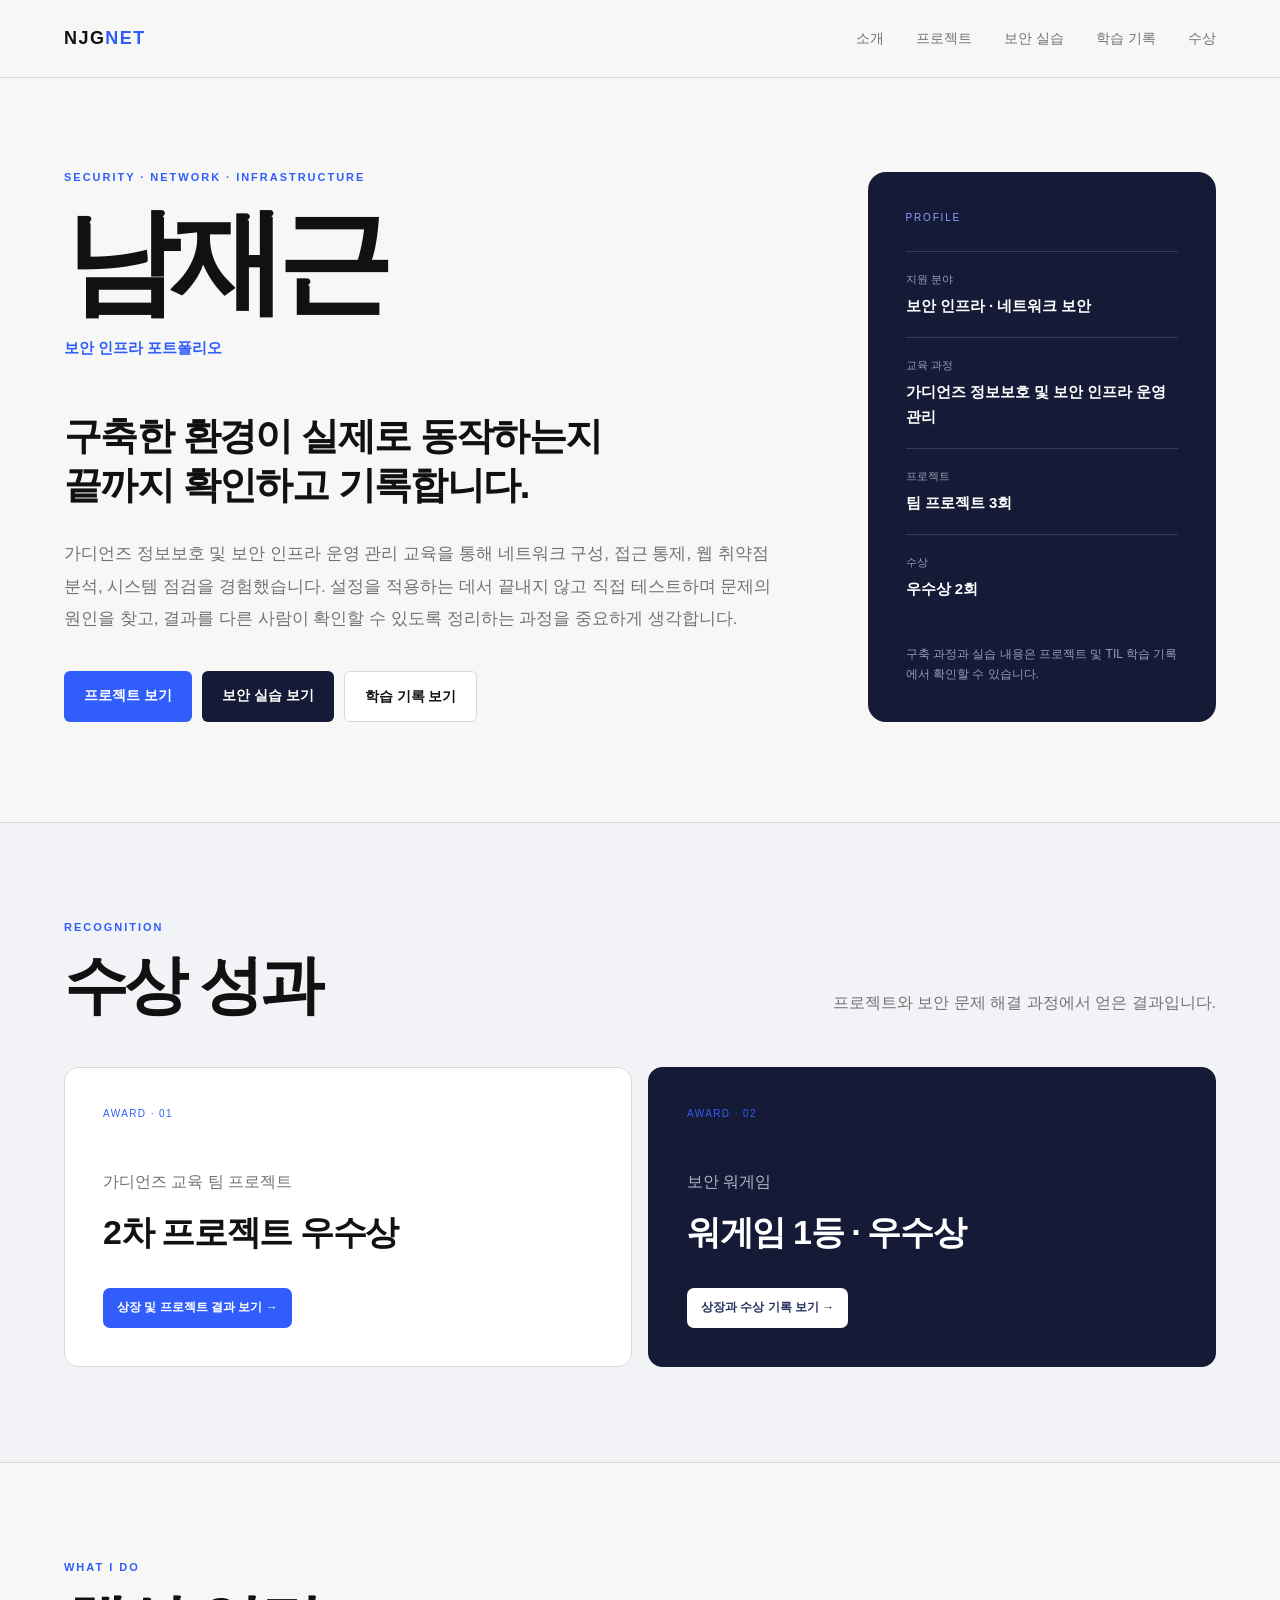
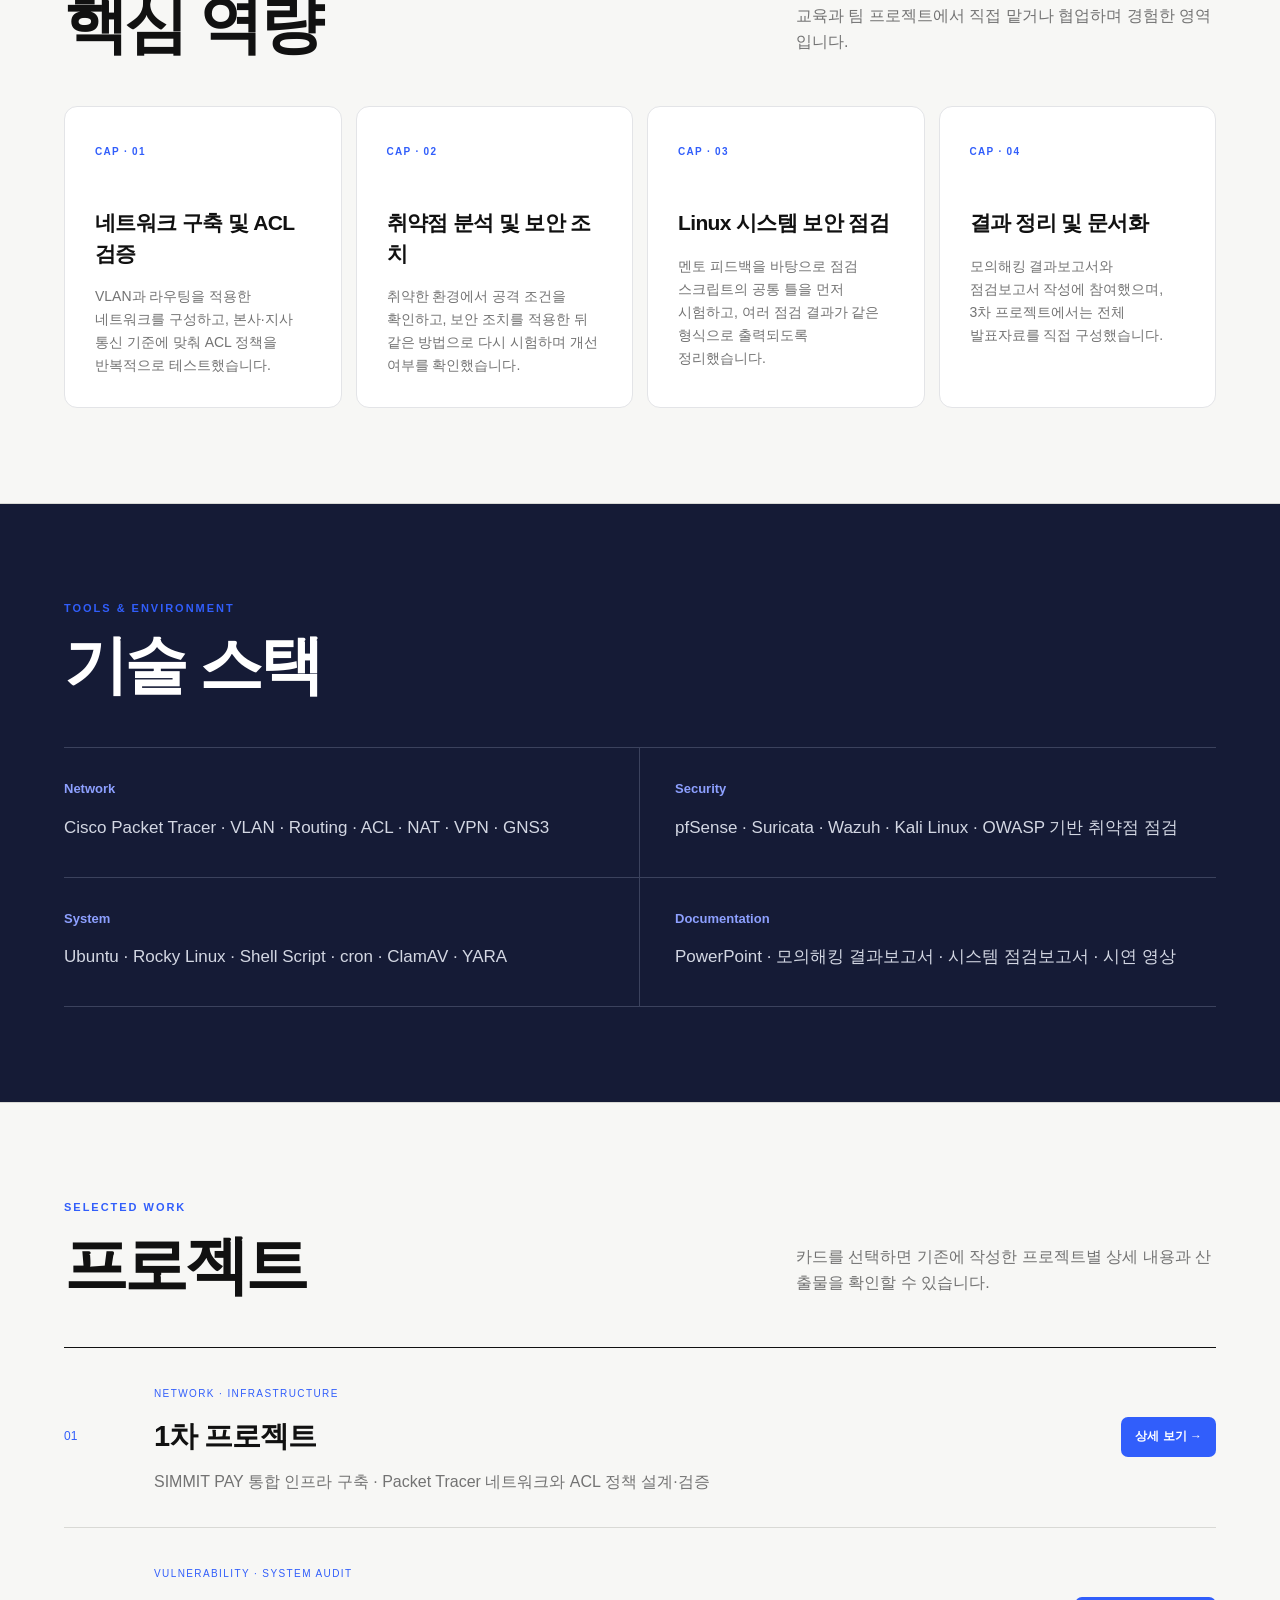
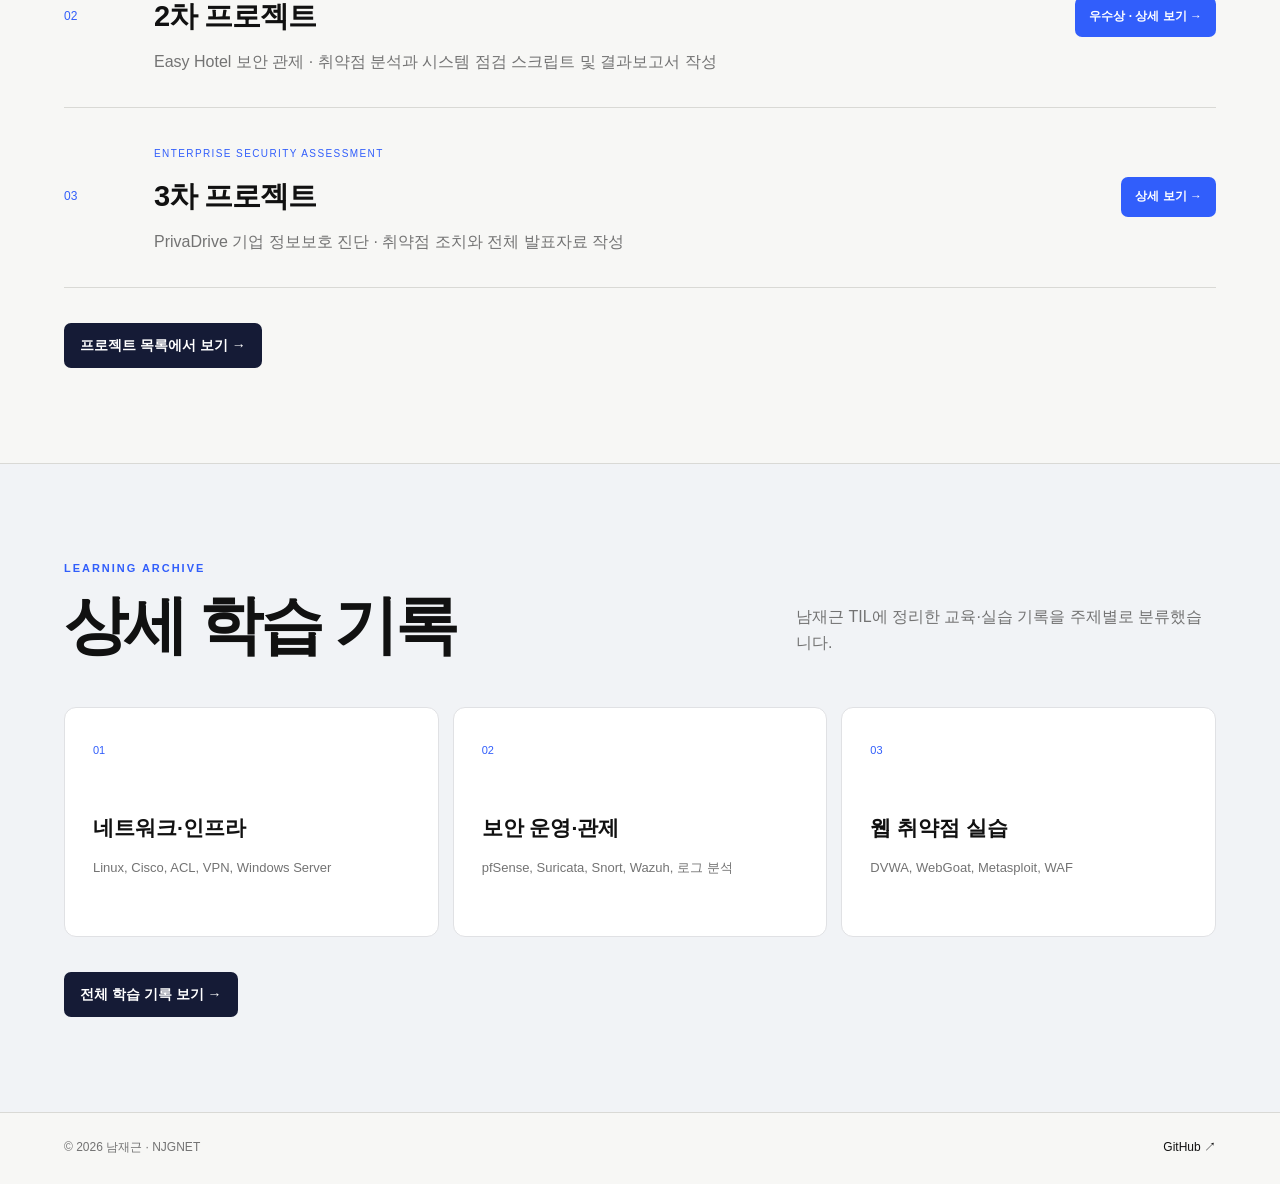
==== index.html @ 68c1cbfd "Add files via upload" ====
<!doctype html>
<html lang="ko"><head><meta charset="UTF-8"><meta name="viewport" content="width=device-width,initial-scale=1"><meta name="description" content="네트워크 구축, 취약점 점검, 보안 조치와 문서화 경험을 기록한 남재근의 보안 인프라 포트폴리오입니다."><title>남재근 | Security Infrastructure Portfolio</title><link rel="stylesheet" href="style.css?v=4"><link rel="stylesheet" href="button-highlights.css?v=1"></head>
<body>
<header class="header"><a class="logo" href="index.html">NJG<span>NET</span></a><nav><a href="#about">소개</a><a href="#projects">프로젝트</a><a href="activities.html">보안 실습</a><a href="#learning">학습 기록</a><a href="#awards">수상</a></nav></header>
<main class="portfolio-home">
<section class="career-hero" id="about"><div class="hero-copy"><p class="kicker">SECURITY · NETWORK · INFRASTRUCTURE</p><h1>남재근</h1><p class="role">Security Infrastructure Portfolio</p><h2>구축한 환경이 실제로 동작하는지<br>끝까지 확인하고 기록합니다.</h2><p class="hero-description">가디언즈 정보보호 및 보안 인프라 운영 관리 교육을 통해 네트워크 구성, 접근 통제, 웹 취약점 분석, 시스템 점검을 경험했습니다. 설정을 적용하는 데서 끝내지 않고 직접 테스트하며 문제의 원인을 찾고, 결과를 다른 사람이 확인할 수 있도록 정리하는 과정을 중요하게 생각합니다.</p><div class="hero-actions"><a class="primary-button" href="#projects">프로젝트 보기</a><a class="activity-button" href="activities.html">보안 실습 보기</a><a class="secondary-button" href="learning.html">학습 기록 보기</a></div></div><aside class="profile-panel" aria-label="프로필 요약"><p class="panel-label">PROFILE</p><dl><div><dt>지원 분야</dt><dd>보안 인프라 · 네트워크 보안</dd></div><div><dt>교육 과정</dt><dd>가디언즈 정보보호 및 보안 인프라 운영 관리</dd></div><div><dt>프로젝트</dt><dd>팀 프로젝트 3회</dd></div><div><dt>수상</dt><dd>우수상 2회</dd></div></dl><p class="panel-note">구축 과정과 실습 내용은 프로젝트 및 TIL 학습 기록에서 확인할 수 있습니다.</p></aside></section>
<section class="home-section awards-preview" id="awards"><div class="section-heading"><div><p class="kicker">RECOGNITION</p><h2>수상 성과</h2></div><p>프로젝트와 보안 문제 해결 과정에서 얻은 결과입니다.</p></div><div class="award-preview-grid"><a href="awards.html#project-award" class="award-preview-card"><span>AWARD · 01</span><div><p>가디언즈 교육 팀 프로젝트</p><h3>2차 프로젝트 우수상</h3><small>상장 및 프로젝트 결과 보기 →</small></div></a><a href="awards.html#wargame-award" class="award-preview-card dark"><span>AWARD · 02</span><div><p>보안 워게임</p><h3>워게임 1등 · 우수상</h3><small>상장과 수상 기록 보기 →</small></div></a></div></section>
<section class="home-section" id="capabilities"><div class="section-heading"><div><p class="kicker">WHAT I DO</p><h2>핵심 역량</h2></div><p>교육과 팀 프로젝트에서 직접 맡거나 협업하며 경험한 영역입니다.</p></div><div class="capability-grid"><article><span>CAP · 01</span><h3>네트워크 구축 및 ACL 검증</h3><p>VLAN과 라우팅을 적용한 네트워크를 구성하고, 본사·지사 통신 기준에 맞춰 ACL 정책을 반복적으로 테스트했습니다.</p></article><article><span>CAP · 02</span><h3>취약점 분석 및 보안 조치</h3><p>취약한 환경에서 공격 조건을 확인하고, 보안 조치를 적용한 뒤 같은 방법으로 다시 시험하며 개선 여부를 확인했습니다.</p></article><article><span>CAP · 03</span><h3>Linux 시스템 보안 점검</h3><p>멘토 피드백을 바탕으로 점검 스크립트의 공통 틀을 먼저 시험하고, 여러 점검 결과가 같은 형식으로 출력되도록 정리했습니다.</p></article><article><span>CAP · 04</span><h3>결과 정리 및 문서화</h3><p>모의해킹 결과보고서와 점검보고서 작성에 참여했으며, 3차 프로젝트에서는 전체 발표자료를 직접 구성했습니다.</p></article></div></section>
<section class="home-section stack-section" id="skills"><div class="section-heading compact"><div><p class="kicker">TOOLS & ENVIRONMENT</p><h2>기술 스택</h2></div></div><div class="stack-groups"><article><h3>Network</h3><p>Cisco Packet Tracer · VLAN · Routing · ACL · NAT · VPN · GNS3</p></article><article><h3>Security</h3><p>pfSense · Suricata · Wazuh · Kali Linux · OWASP 기반 취약점 점검</p></article><article><h3>System</h3><p>Ubuntu · Rocky Linux · Shell Script · cron · ClamAV · YARA</p></article><article><h3>Documentation</h3><p>PowerPoint · 모의해킹 결과보고서 · 시스템 점검보고서 · 시연 영상</p></article></div></section>
<section class="home-section" id="projects"><div class="section-heading"><div><p class="kicker">SELECTED WORK</p><h2>프로젝트</h2></div><p>카드를 선택하면 기존에 작성한 프로젝트별 상세 내용과 산출물을 확인할 수 있습니다.</p></div><div class="featured-projects"><a href="project-01.html" class="featured-project"><span class="project-index">01</span><div><small>NETWORK · INFRASTRUCTURE</small><h3>1차 프로젝트</h3><p>SIMMIT PAY 통합 인프라 구축 · Packet Tracer 네트워크와 ACL 정책 설계·검증</p></div><b>상세 보기 →</b></a><a href="project-02.html" class="featured-project award-project"><span class="project-index">02</span><div><small>VULNERABILITY · SYSTEM AUDIT</small><h3>2차 프로젝트</h3><p>Easy Hotel 보안 관제 · 취약점 분석과 시스템 점검 스크립트 및 결과보고서 작성</p></div><b>우수상 · 상세 보기 →</b></a><a href="project-03.html" class="featured-project"><span class="project-index">03</span><div><small>ENTERPRISE SECURITY ASSESSMENT</small><h3>3차 프로젝트</h3><p>PrivaDrive 기업 정보보호 진단 · 취약점 조치와 전체 발표자료 작성</p></div><b>상세 보기 →</b></a></div><a class="all-projects" href="projects.html">프로젝트 목록에서 보기 →</a></section>
<section class="home-section learning-preview" id="learning"><div class="section-heading"><div><p class="kicker">LEARNING ARCHIVE</p><h2>상세 학습 기록</h2></div><p>남재근 TIL에 정리한 교육·실습 기록을 주제별로 분류했습니다.</p></div><div class="learning-preview-grid"><a href="learning.html#til-1"><span>01</span><h3>네트워크·인프라</h3><p>Linux, Cisco, ACL, VPN, Windows Server</p></a><a href="learning.html#til-2"><span>02</span><h3>보안 운영·관제</h3><p>pfSense, Suricata, Snort, Wazuh, 로그 분석</p></a><a href="learning.html#til-3"><span>03</span><h3>웹 취약점 실습</h3><p>DVWA, WebGoat, Metasploit, WAF</p></a></div><a class="all-projects" href="learning.html">전체 학습 기록 보기 →</a></section>

</main><footer><span>© 2026 남재근 · NJGNET</span><a href="https://github.com/njgnet" target="_blank" rel="noopener">GitHub ↗</a></footer>
</body></html>
---- style.css ----
@import url("base.css?v=3");
.portfolio-home{overflow:hidden}.career-hero{width:min(1180px,90vw);margin:auto;padding:90px 0 100px;display:grid;grid-template-columns:1.35fr .65fr;gap:80px;align-items:end}.hero-copy h1{font-size:clamp(70px,9vw,124px);line-height:.9;letter-spacing:-.075em;margin:0}.role{color:var(--accent);font-size:15px;font-weight:700;letter-spacing:.08em;margin:22px 0 50px}.hero-copy h2{font-size:clamp(30px,3vw,47px);line-height:1.3;letter-spacing:-.04em;margin:0 0 28px}.hero-description{max-width:720px;color:var(--muted);font-size:17px;line-height:1.9;word-break:keep-all}.hero-actions{display:flex;gap:10px;margin-top:36px}.hero-actions a{padding:13px 20px;text-decoration:none;border-radius:6px;font-size:14px;font-weight:700}.primary-button{background:var(--accent);color:#fff}.secondary-button{color:var(--ink);border:1px solid var(--line);background:var(--white)}.profile-panel{background:#151b36;color:#fff;padding:38px;border-radius:18px}.panel-label{font-size:10px;letter-spacing:.18em;color:#8da0ff;margin:0 0 25px}.profile-panel dl{margin:0}.profile-panel dl div{padding:18px 0;border-top:1px solid #343b58}.profile-panel dt{font-size:11px;color:#959db6;margin-bottom:6px}.profile-panel dd{margin:0;font-size:15px;font-weight:600}.panel-note{font-size:12px;color:#959db6;margin:24px 0 0;line-height:1.7}.home-section{padding:95px max(5vw,calc((100vw - 1180px)/2));border-top:1px solid var(--line)}.home-section:nth-of-type(even){background:#f1f3f6}.section-heading{display:flex;justify-content:space-between;gap:40px;align-items:end;margin-bottom:50px}.section-heading h2{font-size:clamp(42px,5vw,68px);line-height:1;margin:0;letter-spacing:-.055em}.section-heading>p{max-width:420px;color:var(--muted);margin:0}.section-heading .kicker{margin-bottom:16px}.capability-grid{display:grid;grid-template-columns:repeat(4,1fr);gap:14px}.capability-grid article{background:var(--white);border:1px solid #e3e4e7;border-radius:13px;padding:30px;min-height:280px}.capability-grid span{color:var(--accent);font-size:10px;font-weight:700;letter-spacing:.13em}.capability-grid h3{font-size:21px;line-height:1.45;letter-spacing:-.03em;margin:45px 0 16px}.capability-grid p{font-size:14px;color:var(--muted);margin:0;word-break:keep-all}.stack-section{background:#151b36!important;color:#fff}.stack-groups{display:grid;grid-template-columns:repeat(2,1fr);border-top:1px solid #3b425d}.stack-groups article{padding:30px 25px 35px 0;border-bottom:1px solid #3b425d}.stack-groups article:nth-child(odd){border-right:1px solid #3b425d}.stack-groups article:nth-child(even){padding-left:35px}.stack-groups h3{font-size:13px;color:#8da0ff;margin:0 0 14px}.stack-groups p{font-size:17px;color:#d3d7e3;margin:0}.featured-projects{border-top:1px solid var(--ink)}.featured-project{display:grid;grid-template-columns:70px 1fr 165px;align-items:center;gap:20px;min-height:180px;border-bottom:1px solid var(--line);color:var(--ink);text-decoration:none;transition:.2s}.featured-project:hover{padding-left:18px;background:var(--white)}.project-index{font-size:12px;color:var(--accent)}.featured-project small{font-size:10px;color:var(--accent);letter-spacing:.14em}.featured-project h3{font-size:29px;letter-spacing:-.035em;margin:8px 0}.featured-project p{color:var(--muted);margin:0}.featured-project b{text-align:right;font-size:13px}.award-project b{color:var(--accent)}.all-projects{display:inline-block;margin-top:35px;color:var(--ink);font-size:14px;font-weight:700;text-decoration:none;border-bottom:1px solid var(--ink);padding-bottom:4px}
@media(max-width:900px){.career-hero{grid-template-columns:1fr;gap:45px}.capability-grid{grid-template-columns:repeat(2,1fr)}.featured-project{grid-template-columns:45px 1fr 125px}.featured-project h3{font-size:24px}}
@media(max-width:650px){.career-hero{padding:65px 0}.role{margin-bottom:35px}.hero-copy h2 br{display:none}.home-section{padding-top:70px;padding-bottom:70px}.section-heading{display:block}.section-heading>p{margin-top:20px}.capability-grid,.stack-groups{grid-template-columns:1fr}.stack-groups article:nth-child(odd){border-right:0}.stack-groups article:nth-child(even){padding-left:0}.featured-project{grid-template-columns:35px 1fr;padding:28px 0}.featured-project b{grid-column:2;text-align:left}.featured-project p{font-size:13px}}
.learning-preview{background:#f1f3f6}.learning-preview-grid{display:grid;grid-template-columns:repeat(4,1fr);gap:14px}.learning-preview-grid a{min-height:230px;padding:28px;background:#fff;border:1px solid #e0e1e4;border-radius:12px;color:var(--ink);text-decoration:none;transition:.2s}.learning-preview-grid a:hover{transform:translateY(-4px);border-color:var(--accent)}.learning-preview-grid span{font-size:11px;color:var(--accent)}.learning-preview-grid h3{font-size:21px;line-height:1.35;margin:52px 0 14px}.learning-preview-grid p{font-size:13px;color:var(--muted);margin:0}.award-preview-grid{display:grid;grid-template-columns:1fr 1fr;gap:16px}.award-preview-card{min-height:300px;padding:38px;background:#fff;border:1px solid var(--line);border-radius:14px;color:var(--ink);text-decoration:none;display:flex;flex-direction:column;justify-content:space-between}.award-preview-card>span{font-size:10px;color:var(--accent);letter-spacing:.14em}.award-preview-card p{color:var(--muted);margin:0 0 8px}.award-preview-card h3{font-size:34px;letter-spacing:-.04em;margin:0 0 28px}.award-preview-card small{font-weight:700}.award-preview-card.dark{background:#151b36;color:#fff;border-color:#151b36}.award-preview-card.dark p{color:#aeb5ca}.award-preview-card.dark small{color:#8da0ff}.til-source{margin:55px 0 90px;padding:30px 34px;background:#151b36;color:#fff;border-radius:14px;display:flex;align-items:center;justify-content:space-between;gap:30px}.til-source span{font-size:10px;color:#8da0ff;letter-spacing:.15em}.til-source strong{display:block;font-size:24px;margin-top:5px}.til-source p{color:#aeb5ca;margin:8px 0 0}.til-source a{flex:none;color:#fff;text-decoration:none;border:1px solid #59617a;padding:11px 16px;border-radius:7px;font-size:13px}.learning-category{padding:80px 0;border-top:1px solid var(--ink);scroll-margin-top:100px}.learning-category-head{display:grid;grid-template-columns:70px 1fr;align-items:start;margin-bottom:45px}.learning-category-head>span{font-size:12px;color:var(--accent)}.learning-category-head .kicker{margin-bottom:10px}.learning-category-head h2{font-size:44px;letter-spacing:-.045em;margin:0}.learning-log-grid{display:grid;grid-template-columns:repeat(3,1fr);gap:14px;margin-left:70px}.learning-log-grid article{min-height:230px;border:1px solid var(--line);background:#fff;border-radius:11px;padding:26px}.learning-log-grid time{font-size:11px;color:var(--accent)}.learning-log-grid h3{font-size:21px;margin:35px 0 14px}.learning-log-grid p{font-size:14px;color:var(--muted);margin:0;word-break:keep-all}.category-intro{max-width:780px;margin:-20px 0 40px 70px;color:var(--muted)}.challenge-grid{display:grid;grid-template-columns:repeat(3,1fr);gap:14px;margin-left:70px}.challenge-grid article{padding:28px;background:#fff;border:1px solid var(--line);border-radius:11px}.challenge-grid>article>span{font-size:10px;color:var(--accent);letter-spacing:.13em}.challenge-grid h3{font-size:23px;margin:28px 0}.challenge-grid dl{margin:0}.challenge-grid dl div{border-top:1px solid var(--line);padding:13px 0}.challenge-grid dt{font-size:11px;color:var(--muted)}.challenge-grid dd{margin:3px 0 0;font-size:14px}.challenge-grid .highlight-challenge{background:#151b36;color:#fff;border-color:#151b36}.highlight-challenge dl div{border-color:#3b425d}.highlight-challenge dt{color:#8f98b4}.award-records{padding-top:70px}.award-record{display:grid;grid-template-columns:.8fr 1.2fr;gap:70px;align-items:center;padding:60px 0;border-bottom:1px solid var(--line);scroll-margin-top:90px}.award-image-frame{padding:24px;background:#ecece8;border:1px solid #d3d3cd;border-radius:12px}.award-image-frame img{display:block;width:100%;height:auto;background:#fff;box-shadow:0 8px 30px rgba(0,0,0,.08)}.award-record h2{font-size:40px;letter-spacing:-.045em;margin:10px 0 20px}.award-record>div:last-child>p:not(.kicker){color:var(--muted);line-height:1.85;margin-bottom:30px}.award-placeholder{min-height:390px;background:#151b36;color:#fff;border-radius:12px;display:flex;flex-direction:column;align-items:center;justify-content:center}.award-placeholder span{font-size:10px;color:#8da0ff;letter-spacing:.15em}.award-placeholder strong{font-size:23px;margin-top:10px}
@media(max-width:900px){.learning-preview-grid{grid-template-columns:repeat(2,1fr)}.learning-log-grid,.challenge-grid{grid-template-columns:repeat(2,1fr)}.award-record{grid-template-columns:1fr;gap:35px}.award-image-frame{max-width:520px}}
@media(max-width:650px){.header nav a:nth-child(2){display:none}.learning-preview-grid,.award-preview-grid,.learning-log-grid,.challenge-grid{grid-template-columns:1fr}.til-source{display:block}.til-source a{display:inline-block;margin-top:22px}.learning-category-head{grid-template-columns:35px 1fr}.learning-category-head h2{font-size:33px}.learning-log-grid,.challenge-grid,.category-intro{margin-left:35px}.award-preview-card{min-height:240px}.award-record h2{font-size:32px}.award-placeholder{min-height:280px}}
.hero-copy .role{font-size:0}.hero-copy .role::after{content:"보안 인프라 포트폴리오";font-size:15px}.learning-page .page-title h1{font-size:0}.learning-page .page-title h1::after{content:"학습 기록";font-size:clamp(62px,9vw,110px)}body:has(.award-records) .page-title h1{font-size:0}body:has(.award-records) .page-title h1::after{content:"수상 성과";font-size:clamp(62px,9vw,110px)}
body:has(.learning-page) nav a,body:has(.award-records) nav a{font-size:0}body:has(.learning-page) nav a::after,body:has(.award-records) nav a::after{font-size:14px}body:has(.learning-page) nav a:nth-child(1)::after,body:has(.award-records) nav a:nth-child(1)::after{content:"소개"}body:has(.learning-page) nav a:nth-child(2)::after,body:has(.award-records) nav a:nth-child(2)::after{content:"프로젝트"}body:has(.learning-page) nav a:nth-child(3)::after,body:has(.award-records) nav a:nth-child(3)::after{content:"학습 기록"}body:has(.learning-page) nav a:nth-child(4)::after,body:has(.award-records) nav a:nth-child(4)::after{content:"수상"}
.study-detail-list{margin-left:70px;border-top:1px solid var(--line)}.study-detail{display:grid;grid-template-columns:.78fr 1.22fr;gap:55px;padding:48px 0;border-bottom:1px solid var(--line)}.study-title time{font-size:11px;color:var(--accent)}.study-title h3{font-size:28px;letter-spacing:-.035em;margin:18px 0 13px}.study-title p{color:var(--muted);margin:0;word-break:keep-all}.study-body h4{font-size:14px;margin:0 0 15px}.study-body ul,.study-body ol{padding-left:20px;margin:0}.study-body li{margin:8px 0;color:#4f4f4f}.study-body pre{margin:24px 0 0;padding:20px;background:#151b36;color:#dce1f0;border-radius:9px;overflow:auto;font-size:12px;line-height:1.65}.study-body code{font-family:Consolas,monospace}.study-body p code,.study-body li code{background:#eceef3;padding:2px 5px;border-radius:4px;color:#24315e}.study-result{margin:24px 0 0;padding:18px 20px;border-left:3px solid var(--accent);background:#eef1fb;color:#50576c!important}.compact-study .study-detail{grid-template-columns:1fr 1fr}
@media(max-width:800px){.study-detail{grid-template-columns:1fr;gap:25px}.compact-study .study-detail{grid-template-columns:1fr}.study-detail-list{margin-left:35px}}
@media(max-width:520px){.study-detail-list{margin-left:0}.study-detail{padding:36px 0}.study-title h3{font-size:24px}.study-body pre{font-size:11px}}
.archive-nav{position:sticky;top:78px;z-index:5;display:flex;gap:8px;flex-wrap:wrap;padding:18px 0;margin:35px 0 20px;background:var(--bg);border-bottom:1px solid var(--line)}.archive-nav a{font-size:12px;color:var(--ink);text-decoration:none;border:1px solid var(--line);background:#fff;border-radius:99px;padding:7px 12px}.til-category{padding:70px 0 20px;scroll-margin-top:150px}.til-category-title{display:grid;grid-template-columns:70px 1fr;margin-bottom:35px}.til-category-title>span{font-size:12px;color:var(--accent)}.til-category-title h2{font-size:42px;letter-spacing:-.045em;margin:0}.til-category-title .kicker{margin-bottom:8px}.til-category-title p:last-child{color:var(--muted);margin:8px 0 0}.til-timeline{margin-left:70px;border-top:1px solid var(--ink)}.til-entry{margin:0;padding:0;border:0;border-bottom:1px solid var(--line)}.til-entry summary{list-style:none;display:grid;grid-template-columns:140px 1fr 75px;gap:25px;align-items:center;padding:25px 0;cursor:pointer}.til-entry summary::-webkit-details-marker{display:none}.til-entry summary time{font-size:12px;color:var(--accent)}.til-entry summary strong{font-size:18px}.til-entry summary span{font-size:11px;color:var(--muted);text-align:right}.til-entry[open] summary span{font-size:0}.til-entry[open] summary span::after{content:"접기";font-size:11px}.til-entry-body{margin:0 0 35px 140px;padding:30px;background:#fff;border:1px solid var(--line);border-radius:10px;color:#4f4f4f}.til-entry-body h4{font-size:18px;color:var(--ink);margin:32px 0 12px}.til-entry-body h4:first-child{margin-top:0}.til-entry-body p{margin:10px 0}.til-entry-body ul,.til-entry-body ol{padding-left:22px}.til-entry-body li{margin:6px 0}.til-entry-body pre{padding:20px;background:#151b36;color:#dce1f0;border-radius:8px;overflow:auto;font-size:12px;line-height:1.65}.til-entry-body code{font-family:Consolas,monospace}.til-entry-body p code,.til-entry-body li code{background:#edf0f6;color:#27325c;padding:2px 5px;border-radius:4px}.til-entry-body hr{border:0;border-top:1px solid var(--line);margin:25px 0}.archive-loading{padding:70px;text-align:center;color:var(--muted)}
@media(max-width:700px){.archive-nav{top:66px}.til-category-title{grid-template-columns:35px 1fr}.til-category-title h2{font-size:32px}.til-timeline{margin-left:35px}.til-entry summary{grid-template-columns:1fr 65px;gap:8px}.til-entry summary time{grid-column:1/3}.til-entry-body{margin-left:0;padding:22px}.til-entry summary strong{font-size:16px}}
.learning-title{display:block}.learning-title .kicker{margin-bottom:35px}.learning-title h1{font-size:clamp(62px,9vw,110px)!important}.learning-title h1::after{content:none!important}
.til-entry summary{grid-template-columns:190px 1fr 75px}.til-entry summary time{white-space:nowrap}.screen-note{margin:14px 0;padding:15px 18px;border-left:3px solid #6c83ff;background:#f0f3ff;border-radius:0 7px 7px 0}.screen-note b{display:block;font-size:11px;color:var(--accent);margin-bottom:5px}.screen-note p{margin:0;color:#596075}.entry-analysis{margin:0 0 32px;padding:25px;background:#151b36;color:#fff;border-radius:10px}.entry-analysis h4{color:#fff!important;margin:0 0 15px!important}.entry-analysis ul{margin:0}.entry-analysis li{color:#d8dce8;margin:9px 0}.entry-analysis code{background:#303956!important;color:#fff!important}
.profile{display:grid;grid-template-columns:1.1fr .9fr;gap:60px;align-items:stretch}.profile-card{background:#151b36;color:#fff;border-radius:26px;padding:58px}.profile-card .light{color:#8da0ff}.profile-card h1{font-size:64px;line-height:1;margin:35px 0}.profile-card h2{font-size:27px;line-height:1.45;margin:0 0 28px}.profile-card>p{color:#b9c0d4}.profile-actions{display:flex;gap:10px;margin-top:38px}.profile-actions a{background:#315efb;color:#fff;text-decoration:none;padding:12px 18px;border-radius:9px;font-weight:700}.profile-actions .outline{background:transparent;border:1px solid #59617a}.profile-details{padding:58px 20px}.profile-details h3{font-size:36px;line-height:1.3;margin:0 0 55px}.profile-details dl{margin:0}.profile-details dl div{display:grid;grid-template-columns:100px 1fr;border-top:1px solid #d9d9d5;padding:20px 0}.profile-details dt{color:#737373;font-size:13px}.profile-details dd{margin:0;font-weight:600}.project-menu{border-top:1px solid #111}.project-menu>a{display:grid;grid-template-columns:70px 1fr 80px;align-items:center;min-height:170px;border-bottom:1px solid #d9d9d5;color:#111;text-decoration:none;transition:.2s}.project-menu>a:hover{padding-left:16px;background:#fff}.project-menu>a>span{color:#315efb;font-size:12px}.project-menu small{color:#315efb;font-size:10px;letter-spacing:.15em}.project-menu h2{font-size:30px;margin:6px 0}.project-menu p{color:#737373;margin:0}.project-menu i{font-size:24px;font-style:normal;text-align:right}.project-menu em{font-size:12px;font-style:normal;color:#737373;border:1px solid #d9d9d5;border-radius:99px;padding:6px 10px;text-align:center}.detail-hero{min-height:520px;border-top:1px solid #111;border-bottom:1px solid #111;padding:70px 0}.detail-hero h1{font-size:clamp(62px,9vw,110px);letter-spacing:-.06em;margin:35px 0 25px}.detail-hero>p:last-child{color:#737373;font-size:18px}.detail-hero.pending{display:flex;flex-direction:column;justify-content:center}@media(max-width:760px){.profile{grid-template-columns:1fr}.profile-card{padding:38px 28px}.profile-card h1{font-size:50px}.profile-details{padding:15px 0}.project-menu>a{grid-template-columns:45px 1fr 65px}.project-menu h2{font-size:25px}}@media(max-width:520px){.header nav{gap:9px}.header nav a{font-size:11px}.project-menu>a{grid-template-columns:35px 1fr}.project-menu>a i,.project-menu>a em{display:none}}
---- button-highlights.css ----
.learning-preview-grid{grid-template-columns:repeat(3,1fr)}
.featured-project b,.award-preview-card small{display:inline-flex;align-items:center;justify-content:center;width:max-content;padding:10px 14px;border-radius:7px;background:#315efb;color:#fff;font-size:12px;font-weight:700}
.featured-project b{justify-self:end}.award-preview-card.dark small{background:#fff;color:#24315e}
.all-projects{padding:11px 16px!important;border:0!important;border-radius:7px;background:#151b36;color:#fff!important}
.text-link{display:inline-flex;padding:11px 16px!important;border:0!important;border-radius:7px;background:#315efb;color:#fff!important;text-decoration:none!important;font-size:13px;font-weight:700}
.award-preview-card{transition:transform .2s,border-color .2s}.award-preview-card:hover{transform:translateY(-4px);border-color:#315efb}
.hero-actions{flex-wrap:wrap}.hero-actions .activity-button{padding:13px 20px;text-decoration:none;border-radius:6px;font-size:14px;font-weight:700;background:#151b36;color:#fff}
@media(max-width:900px){.learning-preview-grid{grid-template-columns:repeat(2,1fr)}}@media(max-width:650px){.learning-preview-grid{grid-template-columns:1fr}.featured-project b{justify-self:start}}
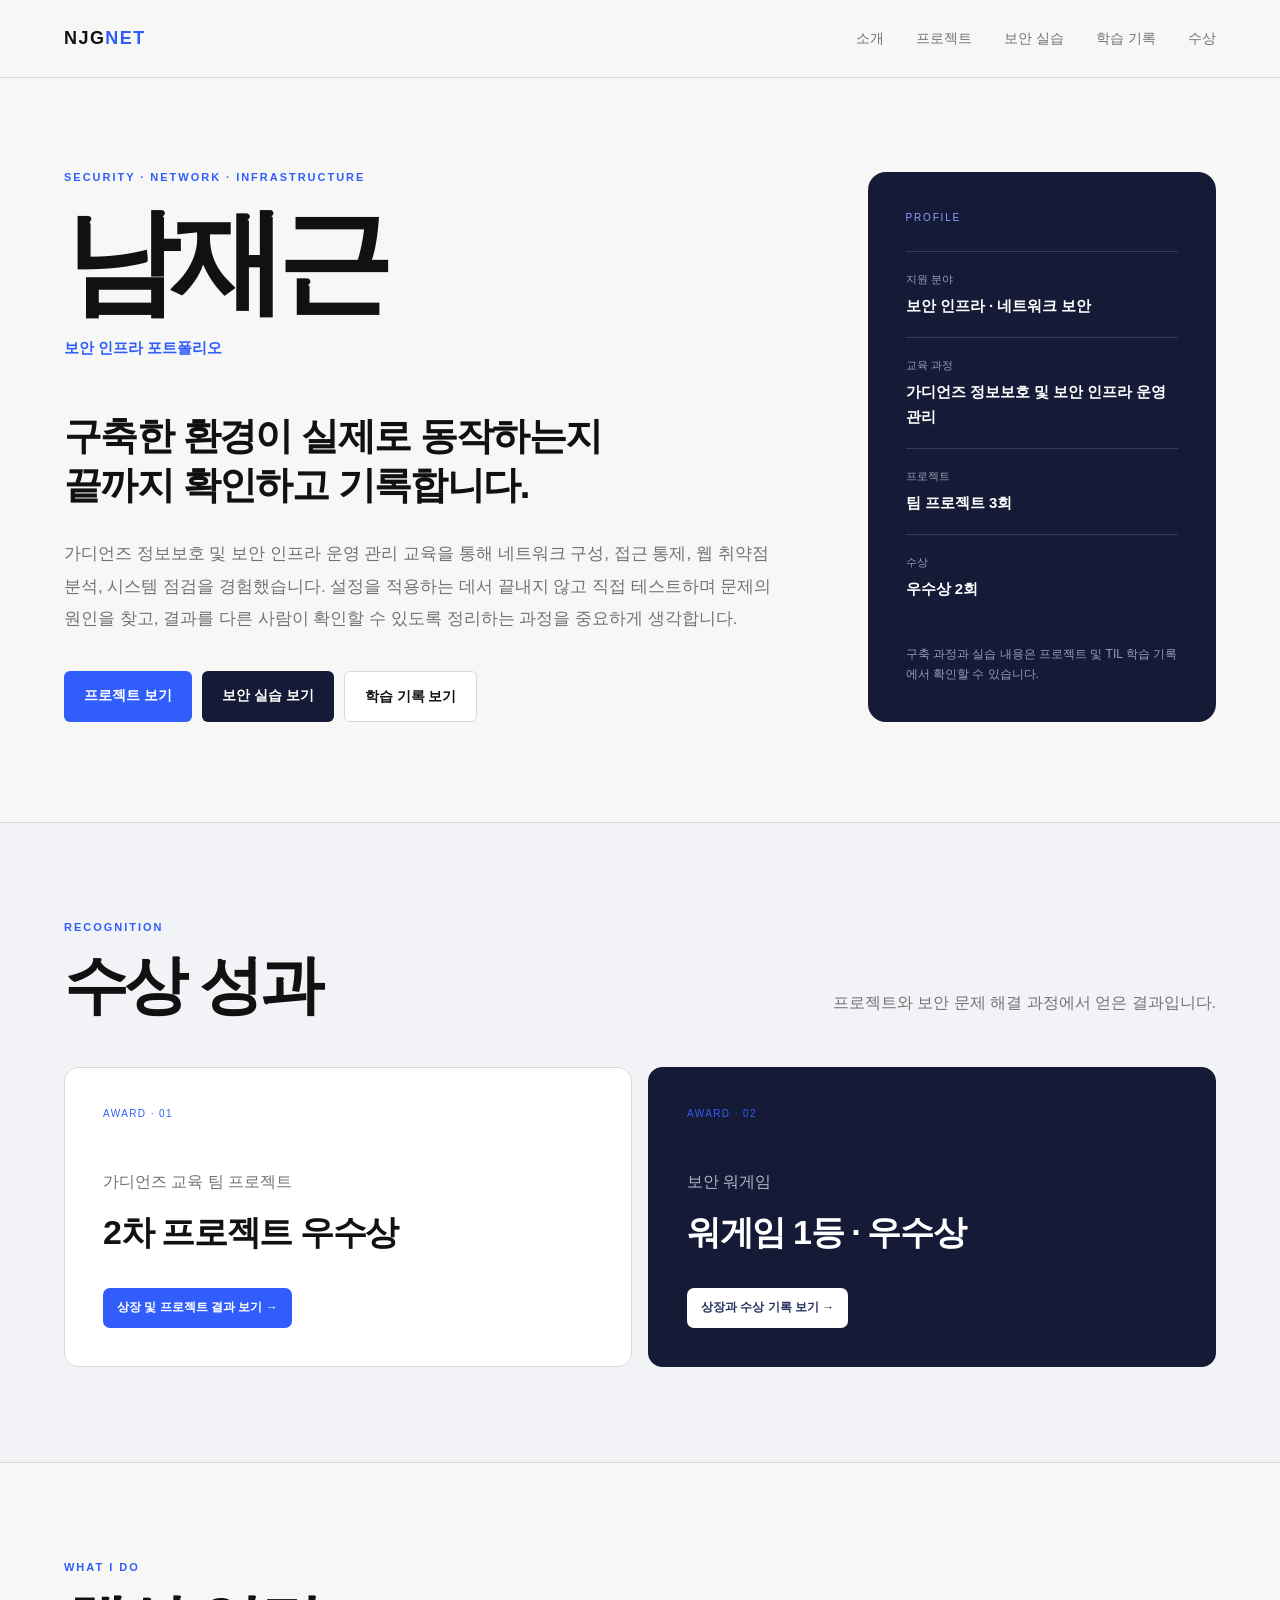
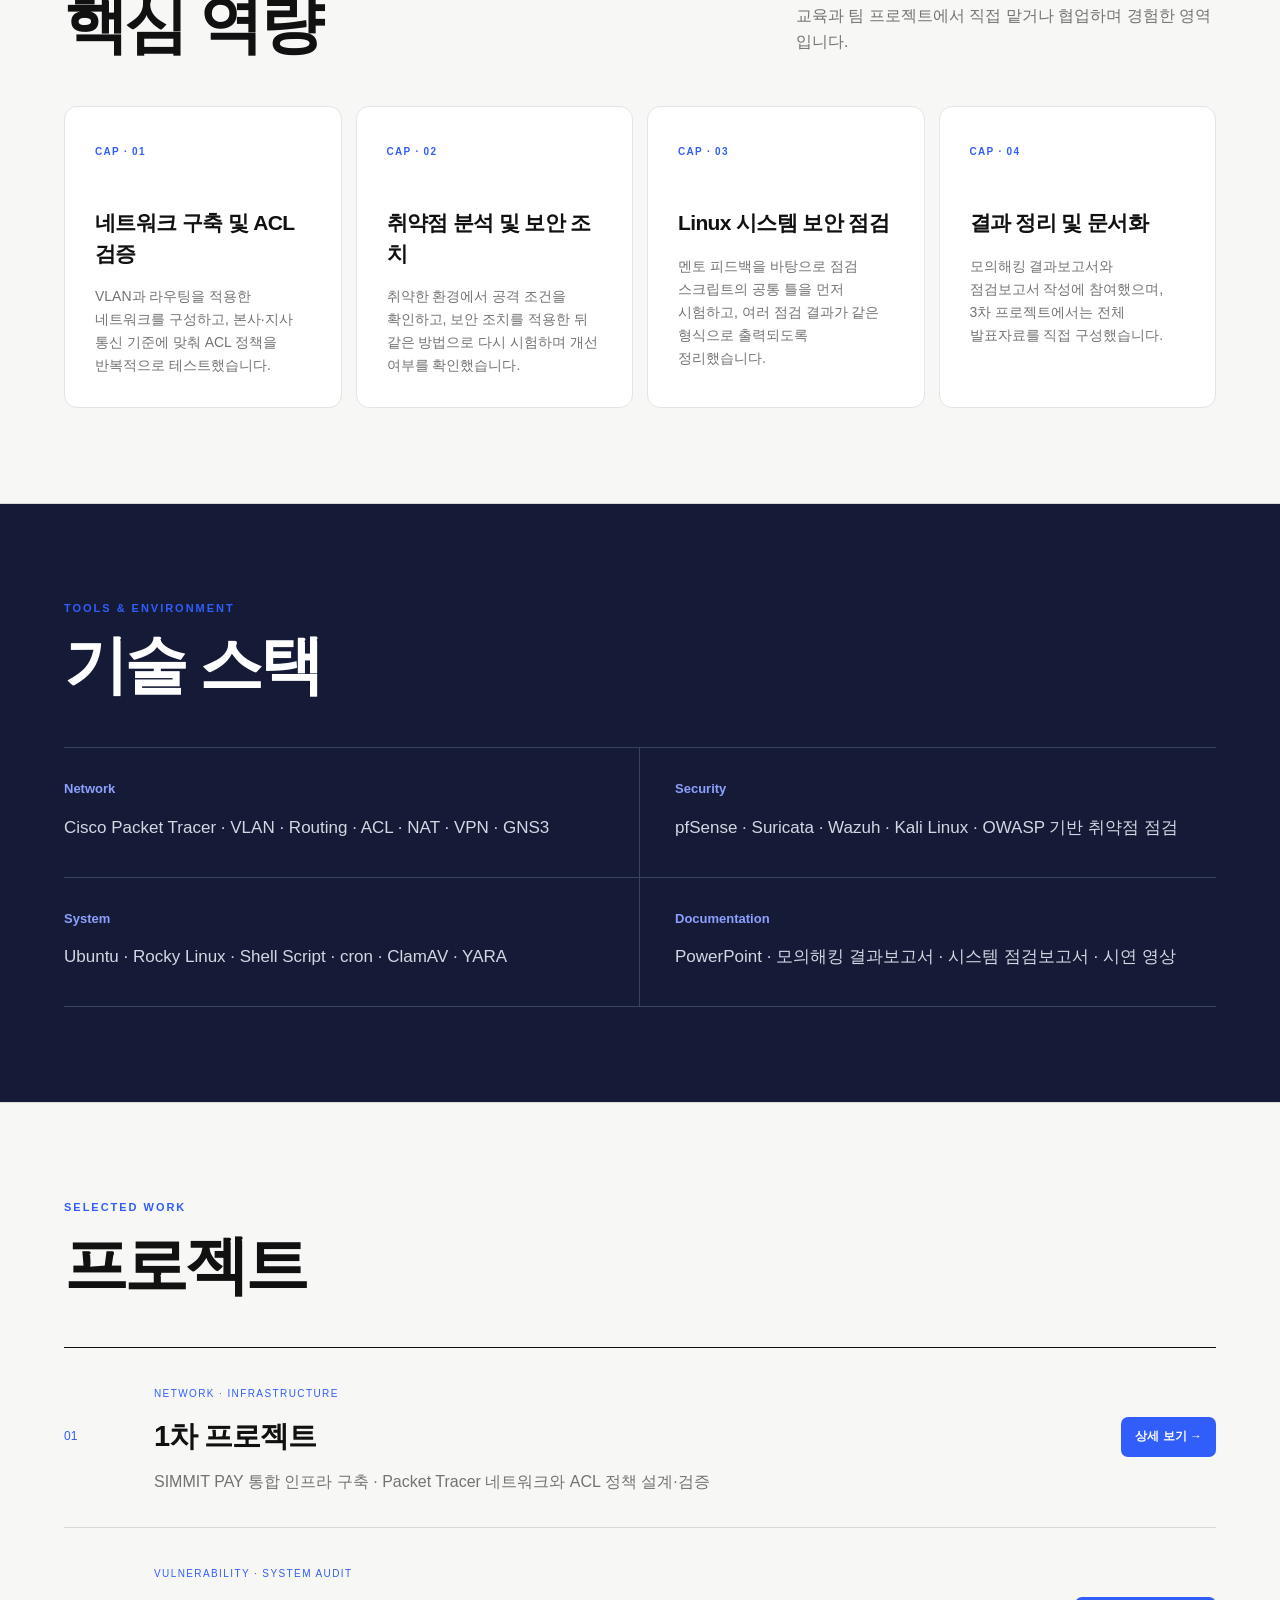
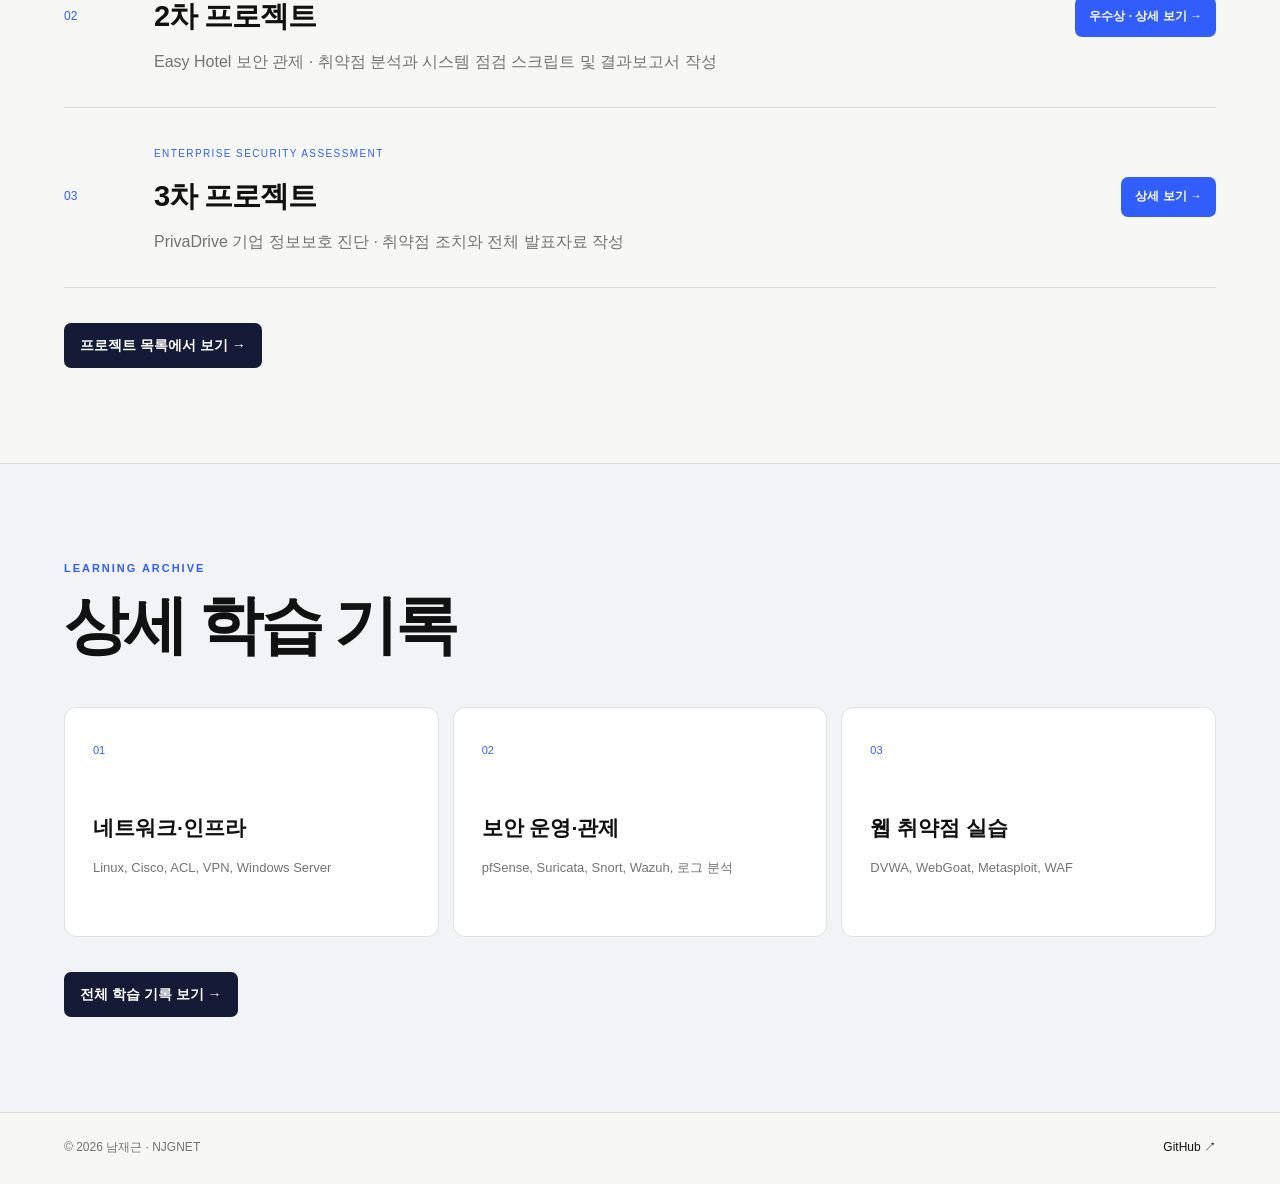
==== commit 8901300a: "Add files via upload" ====
--- a/index.html
+++ b/index.html
@@ -7,8 +7,8 @@
 <section class="home-section awards-preview" id="awards"><div class="section-heading"><div><p class="kicker">RECOGNITION</p><h2>수상 성과</h2></div><p>프로젝트와 보안 문제 해결 과정에서 얻은 결과입니다.</p></div><div class="award-preview-grid"><a href="awards.html#project-award" class="award-preview-card"><span>AWARD · 01</span><div><p>가디언즈 교육 팀 프로젝트</p><h3>2차 프로젝트 우수상</h3><small>상장 및 프로젝트 결과 보기 →</small></div></a><a href="awards.html#wargame-award" class="award-preview-card dark"><span>AWARD · 02</span><div><p>보안 워게임</p><h3>워게임 1등 · 우수상</h3><small>상장과 수상 기록 보기 →</small></div></a></div></section>
 <section class="home-section" id="capabilities"><div class="section-heading"><div><p class="kicker">WHAT I DO</p><h2>핵심 역량</h2></div><p>교육과 팀 프로젝트에서 직접 맡거나 협업하며 경험한 영역입니다.</p></div><div class="capability-grid"><article><span>CAP · 01</span><h3>네트워크 구축 및 ACL 검증</h3><p>VLAN과 라우팅을 적용한 네트워크를 구성하고, 본사·지사 통신 기준에 맞춰 ACL 정책을 반복적으로 테스트했습니다.</p></article><article><span>CAP · 02</span><h3>취약점 분석 및 보안 조치</h3><p>취약한 환경에서 공격 조건을 확인하고, 보안 조치를 적용한 뒤 같은 방법으로 다시 시험하며 개선 여부를 확인했습니다.</p></article><article><span>CAP · 03</span><h3>Linux 시스템 보안 점검</h3><p>멘토 피드백을 바탕으로 점검 스크립트의 공통 틀을 먼저 시험하고, 여러 점검 결과가 같은 형식으로 출력되도록 정리했습니다.</p></article><article><span>CAP · 04</span><h3>결과 정리 및 문서화</h3><p>모의해킹 결과보고서와 점검보고서 작성에 참여했으며, 3차 프로젝트에서는 전체 발표자료를 직접 구성했습니다.</p></article></div></section>
 <section class="home-section stack-section" id="skills"><div class="section-heading compact"><div><p class="kicker">TOOLS & ENVIRONMENT</p><h2>기술 스택</h2></div></div><div class="stack-groups"><article><h3>Network</h3><p>Cisco Packet Tracer · VLAN · Routing · ACL · NAT · VPN · GNS3</p></article><article><h3>Security</h3><p>pfSense · Suricata · Wazuh · Kali Linux · OWASP 기반 취약점 점검</p></article><article><h3>System</h3><p>Ubuntu · Rocky Linux · Shell Script · cron · ClamAV · YARA</p></article><article><h3>Documentation</h3><p>PowerPoint · 모의해킹 결과보고서 · 시스템 점검보고서 · 시연 영상</p></article></div></section>
-<section class="home-section" id="projects"><div class="section-heading"><div><p class="kicker">SELECTED WORK</p><h2>프로젝트</h2></div><p>카드를 선택하면 기존에 작성한 프로젝트별 상세 내용과 산출물을 확인할 수 있습니다.</p></div><div class="featured-projects"><a href="project-01.html" class="featured-project"><span class="project-index">01</span><div><small>NETWORK · INFRASTRUCTURE</small><h3>1차 프로젝트</h3><p>SIMMIT PAY 통합 인프라 구축 · Packet Tracer 네트워크와 ACL 정책 설계·검증</p></div><b>상세 보기 →</b></a><a href="project-02.html" class="featured-project award-project"><span class="project-index">02</span><div><small>VULNERABILITY · SYSTEM AUDIT</small><h3>2차 프로젝트</h3><p>Easy Hotel 보안 관제 · 취약점 분석과 시스템 점검 스크립트 및 결과보고서 작성</p></div><b>우수상 · 상세 보기 →</b></a><a href="project-03.html" class="featured-project"><span class="project-index">03</span><div><small>ENTERPRISE SECURITY ASSESSMENT</small><h3>3차 프로젝트</h3><p>PrivaDrive 기업 정보보호 진단 · 취약점 조치와 전체 발표자료 작성</p></div><b>상세 보기 →</b></a></div><a class="all-projects" href="projects.html">프로젝트 목록에서 보기 →</a></section>
-<section class="home-section learning-preview" id="learning"><div class="section-heading"><div><p class="kicker">LEARNING ARCHIVE</p><h2>상세 학습 기록</h2></div><p>남재근 TIL에 정리한 교육·실습 기록을 주제별로 분류했습니다.</p></div><div class="learning-preview-grid"><a href="learning.html#til-1"><span>01</span><h3>네트워크·인프라</h3><p>Linux, Cisco, ACL, VPN, Windows Server</p></a><a href="learning.html#til-2"><span>02</span><h3>보안 운영·관제</h3><p>pfSense, Suricata, Snort, Wazuh, 로그 분석</p></a><a href="learning.html#til-3"><span>03</span><h3>웹 취약점 실습</h3><p>DVWA, WebGoat, Metasploit, WAF</p></a></div><a class="all-projects" href="learning.html">전체 학습 기록 보기 →</a></section>
+<section class="home-section" id="projects"><div class="section-heading"><div><p class="kicker">SELECTED WORK</p><h2>프로젝트</h2></div></div><div class="featured-projects"><a href="project-01.html" class="featured-project"><span class="project-index">01</span><div><small>NETWORK · INFRASTRUCTURE</small><h3>1차 프로젝트</h3><p>SIMMIT PAY 통합 인프라 구축 · Packet Tracer 네트워크와 ACL 정책 설계·검증</p></div><b>상세 보기 →</b></a><a href="project-02.html" class="featured-project award-project"><span class="project-index">02</span><div><small>VULNERABILITY · SYSTEM AUDIT</small><h3>2차 프로젝트</h3><p>Easy Hotel 보안 관제 · 취약점 분석과 시스템 점검 스크립트 및 결과보고서 작성</p></div><b>우수상 · 상세 보기 →</b></a><a href="project-03.html" class="featured-project"><span class="project-index">03</span><div><small>ENTERPRISE SECURITY ASSESSMENT</small><h3>3차 프로젝트</h3><p>PrivaDrive 기업 정보보호 진단 · 취약점 조치와 전체 발표자료 작성</p></div><b>상세 보기 →</b></a></div><a class="all-projects" href="projects.html">프로젝트 목록에서 보기 →</a></section>
+<section class="home-section learning-preview" id="learning"><div class="section-heading"><div><p class="kicker">LEARNING ARCHIVE</p><h2>상세 학습 기록</h2></div></div><div class="learning-preview-grid"><a href="learning.html#til-1"><span>01</span><h3>네트워크·인프라</h3><p>Linux, Cisco, ACL, VPN, Windows Server</p></a><a href="learning.html#til-2"><span>02</span><h3>보안 운영·관제</h3><p>pfSense, Suricata, Snort, Wazuh, 로그 분석</p></a><a href="learning.html#til-3"><span>03</span><h3>웹 취약점 실습</h3><p>DVWA, WebGoat, Metasploit, WAF</p></a></div><a class="all-projects" href="learning.html">전체 학습 기록 보기 →</a></section>
 
 </main><footer><span>© 2026 남재근 · NJGNET</span><a href="https://github.com/njgnet" target="_blank" rel="noopener">GitHub ↗</a></footer>
 </body></html>
@@ -18,3 +18,4 @@
 
 
 
+
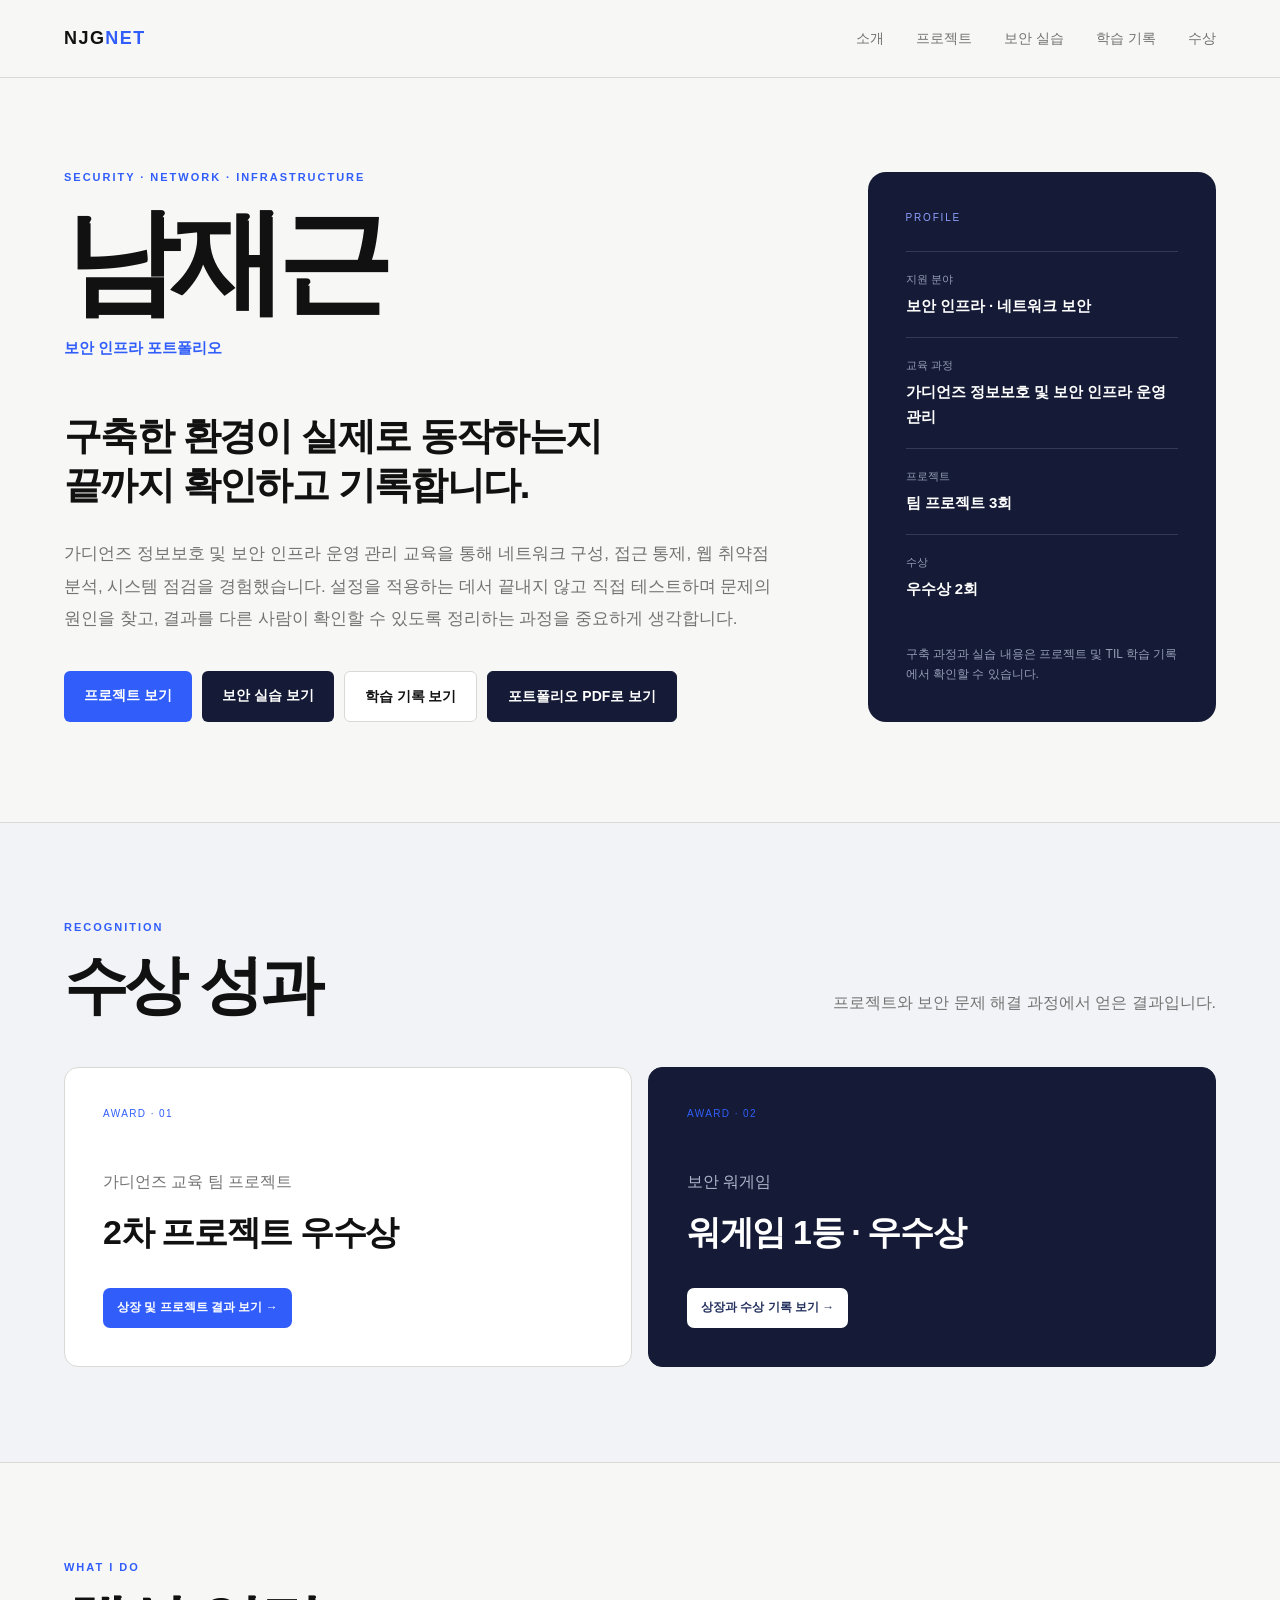
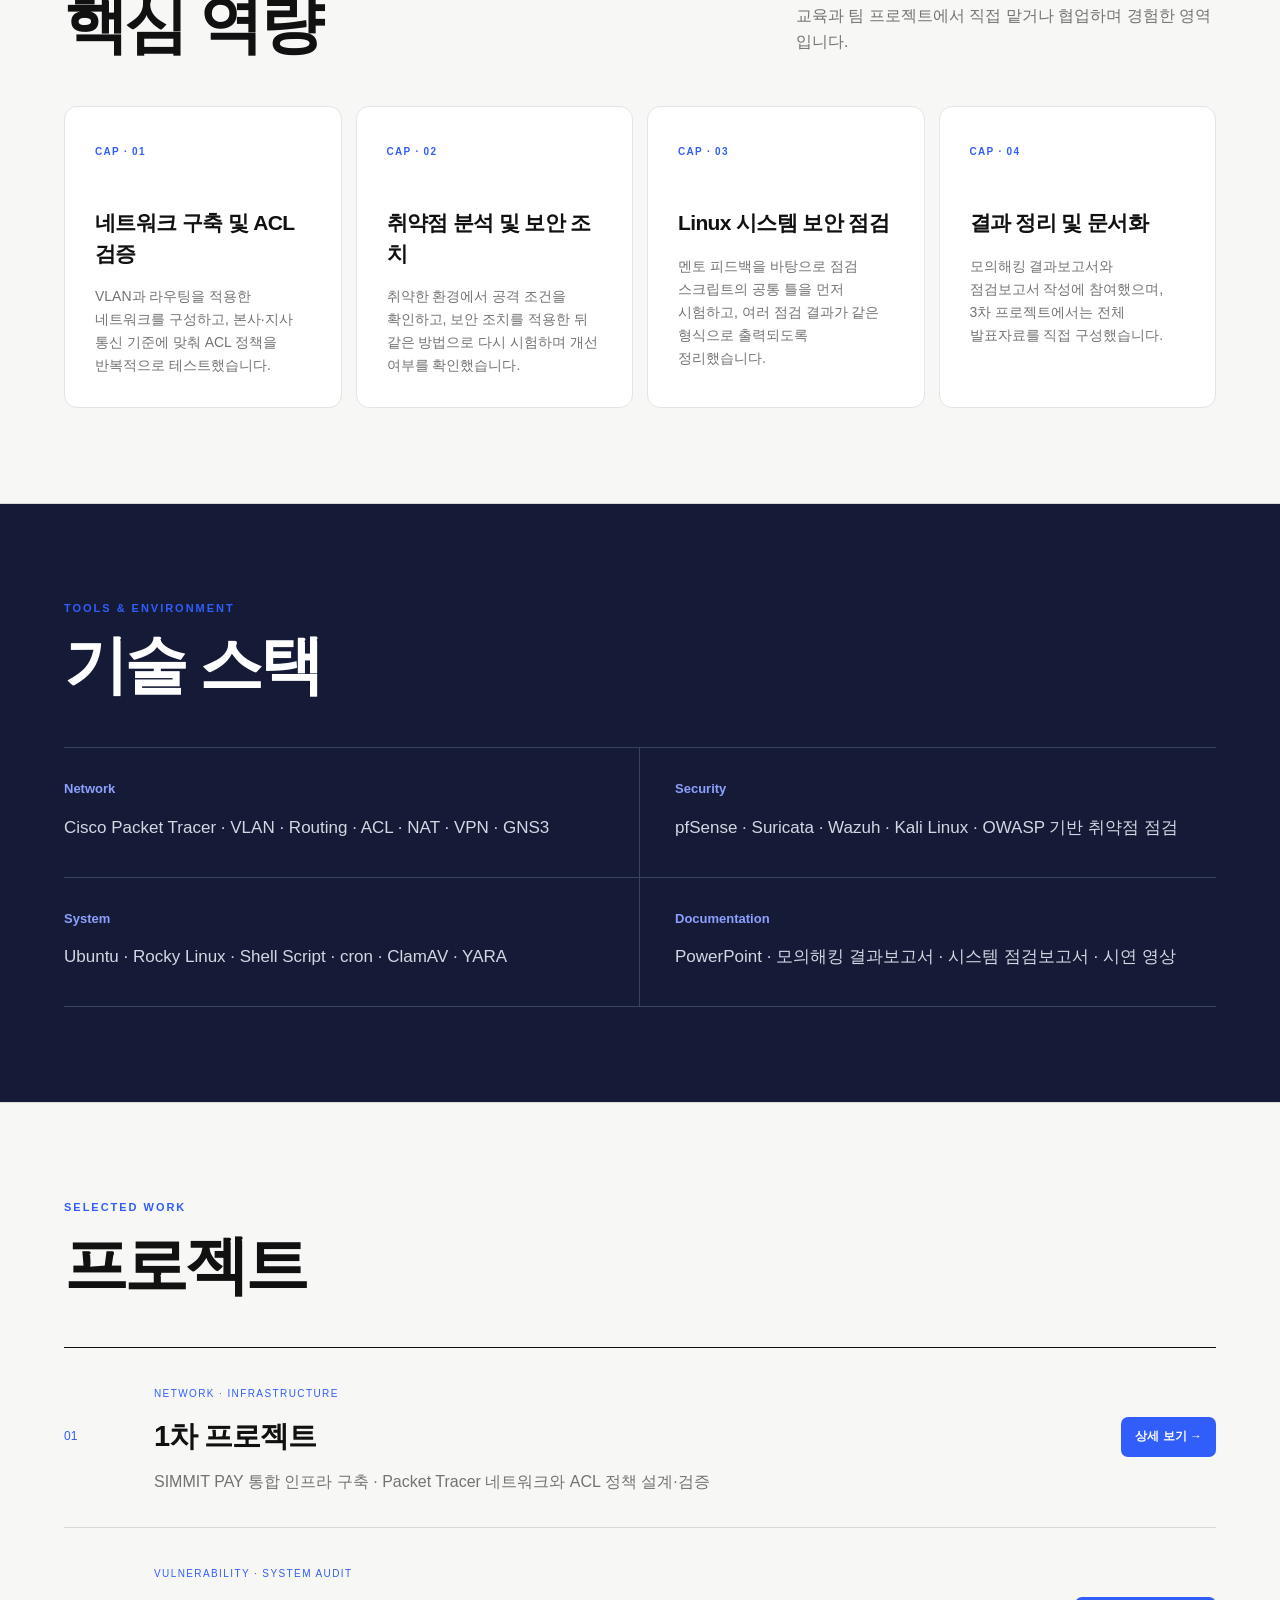
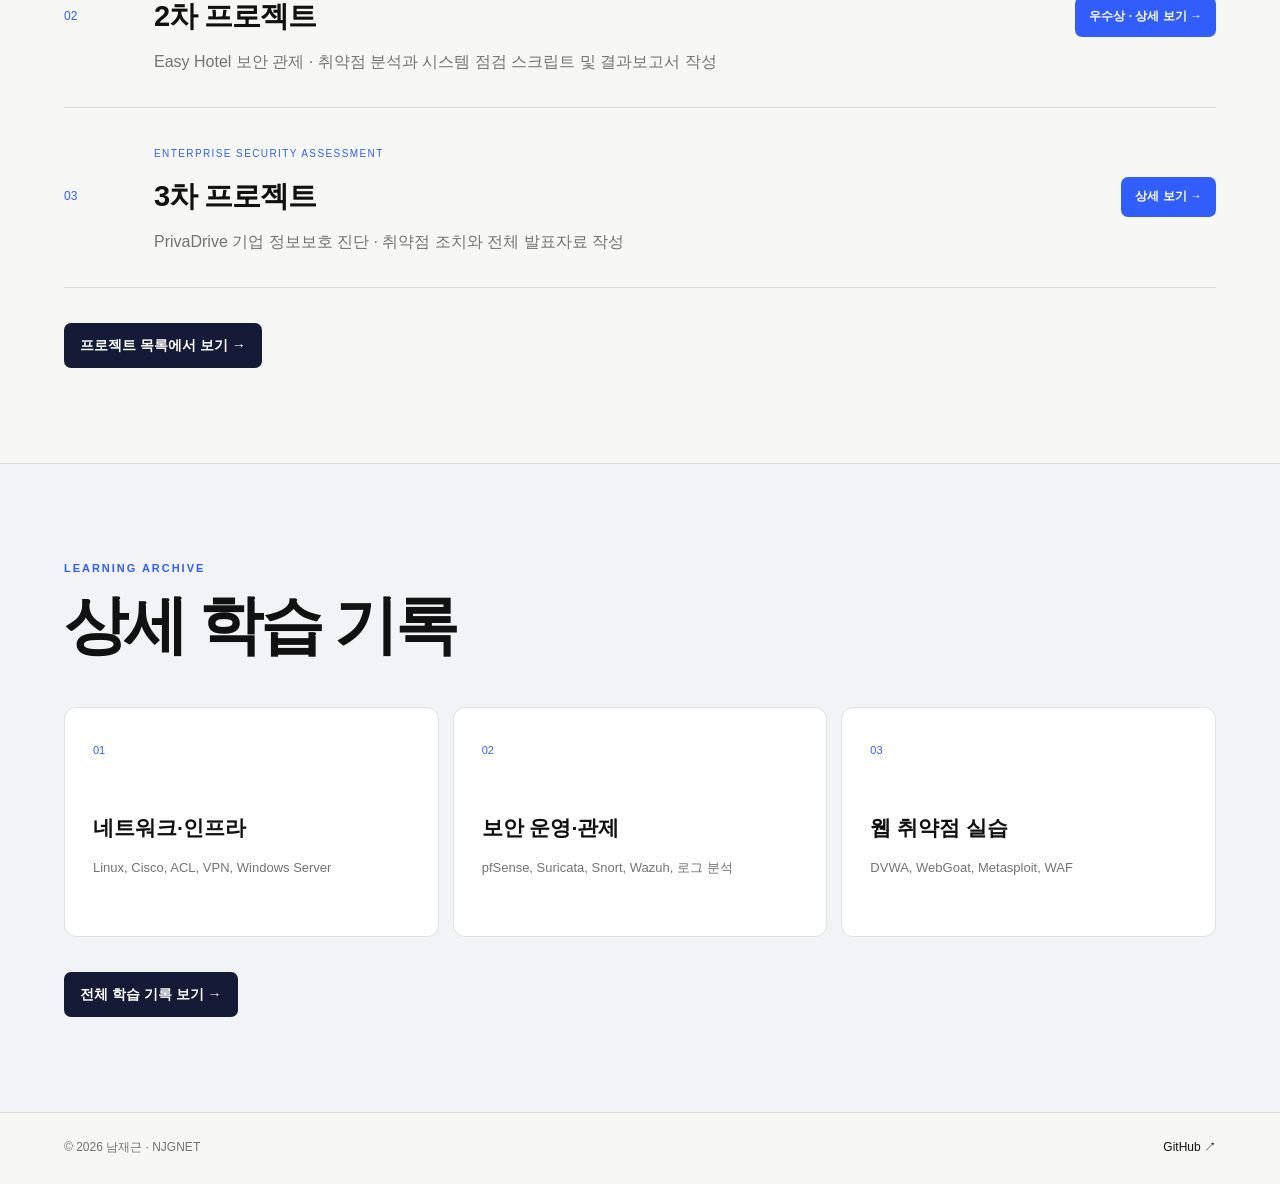
==== commit f0f50abb: "Add files via upload" ====
--- a/index.html
+++ b/index.html
@@ -1,9 +1,9 @@
 <!doctype html>
-<html lang="ko"><head><meta charset="UTF-8"><meta name="viewport" content="width=device-width,initial-scale=1"><meta name="description" content="네트워크 구축, 취약점 점검, 보안 조치와 문서화 경험을 기록한 남재근의 보안 인프라 포트폴리오입니다."><title>남재근 | Security Infrastructure Portfolio</title><link rel="stylesheet" href="style.css?v=4"><link rel="stylesheet" href="button-highlights.css?v=1"></head>
+<html lang="ko"><head><meta charset="UTF-8"><meta name="viewport" content="width=device-width,initial-scale=1"><meta name="description" content="네트워크 구축, 취약점 점검, 보안 조치와 문서화 경험을 기록한 남재근의 보안 인프라 포트폴리오입니다."><title>남재근 | Security Infrastructure Portfolio</title><link rel="stylesheet" href="style.css?v=5"><link rel="stylesheet" href="button-highlights.css?v=1"></head>
 <body>
 <header class="header"><a class="logo" href="index.html">NJG<span>NET</span></a><nav><a href="#about">소개</a><a href="#projects">프로젝트</a><a href="activities.html">보안 실습</a><a href="#learning">학습 기록</a><a href="#awards">수상</a></nav></header>
 <main class="portfolio-home">
-<section class="career-hero" id="about"><div class="hero-copy"><p class="kicker">SECURITY · NETWORK · INFRASTRUCTURE</p><h1>남재근</h1><p class="role">Security Infrastructure Portfolio</p><h2>구축한 환경이 실제로 동작하는지<br>끝까지 확인하고 기록합니다.</h2><p class="hero-description">가디언즈 정보보호 및 보안 인프라 운영 관리 교육을 통해 네트워크 구성, 접근 통제, 웹 취약점 분석, 시스템 점검을 경험했습니다. 설정을 적용하는 데서 끝내지 않고 직접 테스트하며 문제의 원인을 찾고, 결과를 다른 사람이 확인할 수 있도록 정리하는 과정을 중요하게 생각합니다.</p><div class="hero-actions"><a class="primary-button" href="#projects">프로젝트 보기</a><a class="activity-button" href="activities.html">보안 실습 보기</a><a class="secondary-button" href="learning.html">학습 기록 보기</a></div></div><aside class="profile-panel" aria-label="프로필 요약"><p class="panel-label">PROFILE</p><dl><div><dt>지원 분야</dt><dd>보안 인프라 · 네트워크 보안</dd></div><div><dt>교육 과정</dt><dd>가디언즈 정보보호 및 보안 인프라 운영 관리</dd></div><div><dt>프로젝트</dt><dd>팀 프로젝트 3회</dd></div><div><dt>수상</dt><dd>우수상 2회</dd></div></dl><p class="panel-note">구축 과정과 실습 내용은 프로젝트 및 TIL 학습 기록에서 확인할 수 있습니다.</p></aside></section>
+<section class="career-hero" id="about"><div class="hero-copy"><p class="kicker">SECURITY · NETWORK · INFRASTRUCTURE</p><h1>남재근</h1><p class="role">Security Infrastructure Portfolio</p><h2>구축한 환경이 실제로 동작하는지<br>끝까지 확인하고 기록합니다.</h2><p class="hero-description">가디언즈 정보보호 및 보안 인프라 운영 관리 교육을 통해 네트워크 구성, 접근 통제, 웹 취약점 분석, 시스템 점검을 경험했습니다. 설정을 적용하는 데서 끝내지 않고 직접 테스트하며 문제의 원인을 찾고, 결과를 다른 사람이 확인할 수 있도록 정리하는 과정을 중요하게 생각합니다.</p><div class="hero-actions"><a class="primary-button" href="#projects">프로젝트 보기</a><a class="activity-button" href="activities.html">보안 실습 보기</a><a class="secondary-button" href="learning.html">학습 기록 보기</a><a class="pdf-button" href="portfolio-pdf.html">포트폴리오 PDF로 보기</a></div></div><aside class="profile-panel" aria-label="프로필 요약"><p class="panel-label">PROFILE</p><dl><div><dt>지원 분야</dt><dd>보안 인프라 · 네트워크 보안</dd></div><div><dt>교육 과정</dt><dd>가디언즈 정보보호 및 보안 인프라 운영 관리</dd></div><div><dt>프로젝트</dt><dd>팀 프로젝트 3회</dd></div><div><dt>수상</dt><dd>우수상 2회</dd></div></dl><p class="panel-note">구축 과정과 실습 내용은 프로젝트 및 TIL 학습 기록에서 확인할 수 있습니다.</p></aside></section>
 <section class="home-section awards-preview" id="awards"><div class="section-heading"><div><p class="kicker">RECOGNITION</p><h2>수상 성과</h2></div><p>프로젝트와 보안 문제 해결 과정에서 얻은 결과입니다.</p></div><div class="award-preview-grid"><a href="awards.html#project-award" class="award-preview-card"><span>AWARD · 01</span><div><p>가디언즈 교육 팀 프로젝트</p><h3>2차 프로젝트 우수상</h3><small>상장 및 프로젝트 결과 보기 →</small></div></a><a href="awards.html#wargame-award" class="award-preview-card dark"><span>AWARD · 02</span><div><p>보안 워게임</p><h3>워게임 1등 · 우수상</h3><small>상장과 수상 기록 보기 →</small></div></a></div></section>
 <section class="home-section" id="capabilities"><div class="section-heading"><div><p class="kicker">WHAT I DO</p><h2>핵심 역량</h2></div><p>교육과 팀 프로젝트에서 직접 맡거나 협업하며 경험한 영역입니다.</p></div><div class="capability-grid"><article><span>CAP · 01</span><h3>네트워크 구축 및 ACL 검증</h3><p>VLAN과 라우팅을 적용한 네트워크를 구성하고, 본사·지사 통신 기준에 맞춰 ACL 정책을 반복적으로 테스트했습니다.</p></article><article><span>CAP · 02</span><h3>취약점 분석 및 보안 조치</h3><p>취약한 환경에서 공격 조건을 확인하고, 보안 조치를 적용한 뒤 같은 방법으로 다시 시험하며 개선 여부를 확인했습니다.</p></article><article><span>CAP · 03</span><h3>Linux 시스템 보안 점검</h3><p>멘토 피드백을 바탕으로 점검 스크립트의 공통 틀을 먼저 시험하고, 여러 점검 결과가 같은 형식으로 출력되도록 정리했습니다.</p></article><article><span>CAP · 04</span><h3>결과 정리 및 문서화</h3><p>모의해킹 결과보고서와 점검보고서 작성에 참여했으며, 3차 프로젝트에서는 전체 발표자료를 직접 구성했습니다.</p></article></div></section>
 <section class="home-section stack-section" id="skills"><div class="section-heading compact"><div><p class="kicker">TOOLS & ENVIRONMENT</p><h2>기술 스택</h2></div></div><div class="stack-groups"><article><h3>Network</h3><p>Cisco Packet Tracer · VLAN · Routing · ACL · NAT · VPN · GNS3</p></article><article><h3>Security</h3><p>pfSense · Suricata · Wazuh · Kali Linux · OWASP 기반 취약점 점검</p></article><article><h3>System</h3><p>Ubuntu · Rocky Linux · Shell Script · cron · ClamAV · YARA</p></article><article><h3>Documentation</h3><p>PowerPoint · 모의해킹 결과보고서 · 시스템 점검보고서 · 시연 영상</p></article></div></section>
@@ -17,5 +17,3 @@
 
 
 
-
-
--- a/style.css
+++ b/style.css
@@ -15,3 +15,4 @@
 .learning-title{display:block}.learning-title .kicker{margin-bottom:35px}.learning-title h1{font-size:clamp(62px,9vw,110px)!important}.learning-title h1::after{content:none!important}
 .til-entry summary{grid-template-columns:190px 1fr 75px}.til-entry summary time{white-space:nowrap}.screen-note{margin:14px 0;padding:15px 18px;border-left:3px solid #6c83ff;background:#f0f3ff;border-radius:0 7px 7px 0}.screen-note b{display:block;font-size:11px;color:var(--accent);margin-bottom:5px}.screen-note p{margin:0;color:#596075}.entry-analysis{margin:0 0 32px;padding:25px;background:#151b36;color:#fff;border-radius:10px}.entry-analysis h4{color:#fff!important;margin:0 0 15px!important}.entry-analysis ul{margin:0}.entry-analysis li{color:#d8dce8;margin:9px 0}.entry-analysis code{background:#303956!important;color:#fff!important}
 .profile{display:grid;grid-template-columns:1.1fr .9fr;gap:60px;align-items:stretch}.profile-card{background:#151b36;color:#fff;border-radius:26px;padding:58px}.profile-card .light{color:#8da0ff}.profile-card h1{font-size:64px;line-height:1;margin:35px 0}.profile-card h2{font-size:27px;line-height:1.45;margin:0 0 28px}.profile-card>p{color:#b9c0d4}.profile-actions{display:flex;gap:10px;margin-top:38px}.profile-actions a{background:#315efb;color:#fff;text-decoration:none;padding:12px 18px;border-radius:9px;font-weight:700}.profile-actions .outline{background:transparent;border:1px solid #59617a}.profile-details{padding:58px 20px}.profile-details h3{font-size:36px;line-height:1.3;margin:0 0 55px}.profile-details dl{margin:0}.profile-details dl div{display:grid;grid-template-columns:100px 1fr;border-top:1px solid #d9d9d5;padding:20px 0}.profile-details dt{color:#737373;font-size:13px}.profile-details dd{margin:0;font-weight:600}.project-menu{border-top:1px solid #111}.project-menu>a{display:grid;grid-template-columns:70px 1fr 80px;align-items:center;min-height:170px;border-bottom:1px solid #d9d9d5;color:#111;text-decoration:none;transition:.2s}.project-menu>a:hover{padding-left:16px;background:#fff}.project-menu>a>span{color:#315efb;font-size:12px}.project-menu small{color:#315efb;font-size:10px;letter-spacing:.15em}.project-menu h2{font-size:30px;margin:6px 0}.project-menu p{color:#737373;margin:0}.project-menu i{font-size:24px;font-style:normal;text-align:right}.project-menu em{font-size:12px;font-style:normal;color:#737373;border:1px solid #d9d9d5;border-radius:99px;padding:6px 10px;text-align:center}.detail-hero{min-height:520px;border-top:1px solid #111;border-bottom:1px solid #111;padding:70px 0}.detail-hero h1{font-size:clamp(62px,9vw,110px);letter-spacing:-.06em;margin:35px 0 25px}.detail-hero>p:last-child{color:#737373;font-size:18px}.detail-hero.pending{display:flex;flex-direction:column;justify-content:center}@media(max-width:760px){.profile{grid-template-columns:1fr}.profile-card{padding:38px 28px}.profile-card h1{font-size:50px}.profile-details{padding:15px 0}.project-menu>a{grid-template-columns:45px 1fr 65px}.project-menu h2{font-size:25px}}@media(max-width:520px){.header nav{gap:9px}.header nav a{font-size:11px}.project-menu>a{grid-template-columns:35px 1fr}.project-menu>a i,.project-menu>a em{display:none}}
+.hero-actions{flex-wrap:wrap}.pdf-button{color:#fff;background:#151b36;border:1px solid #151b36}
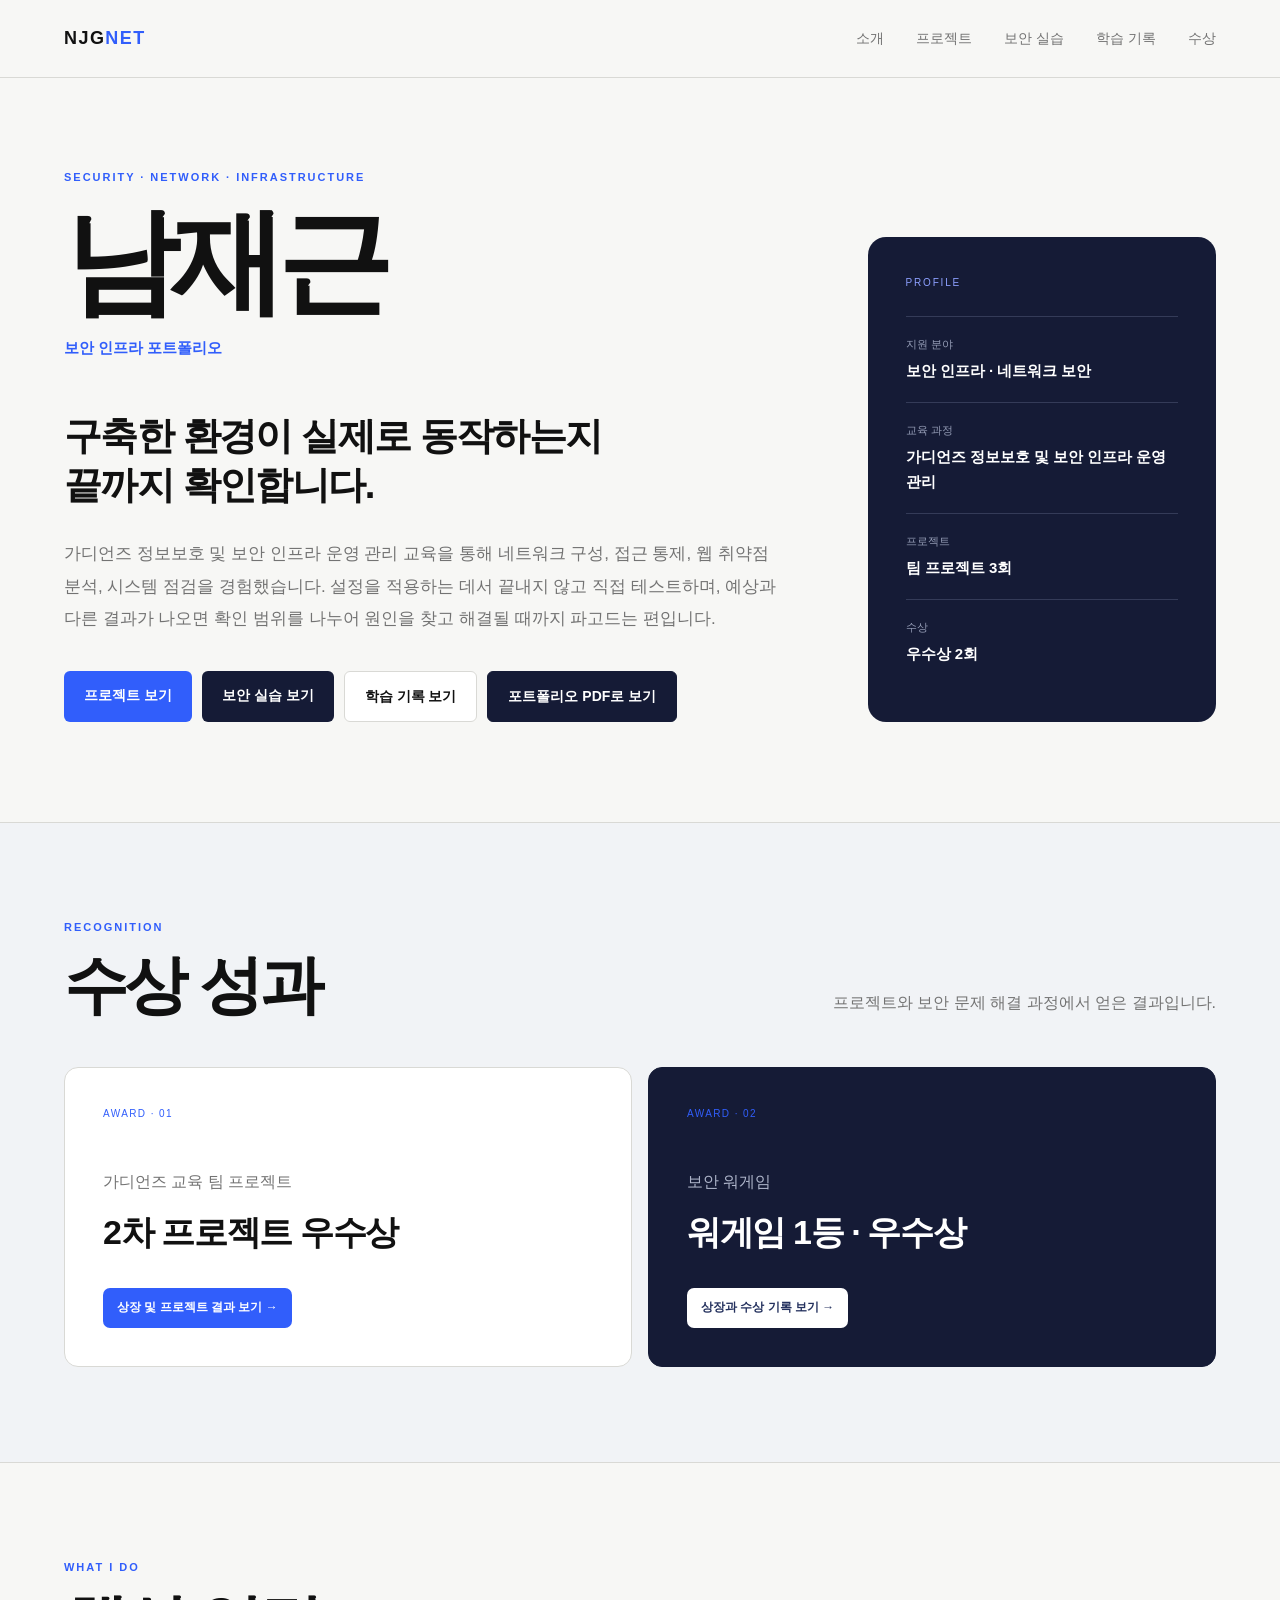
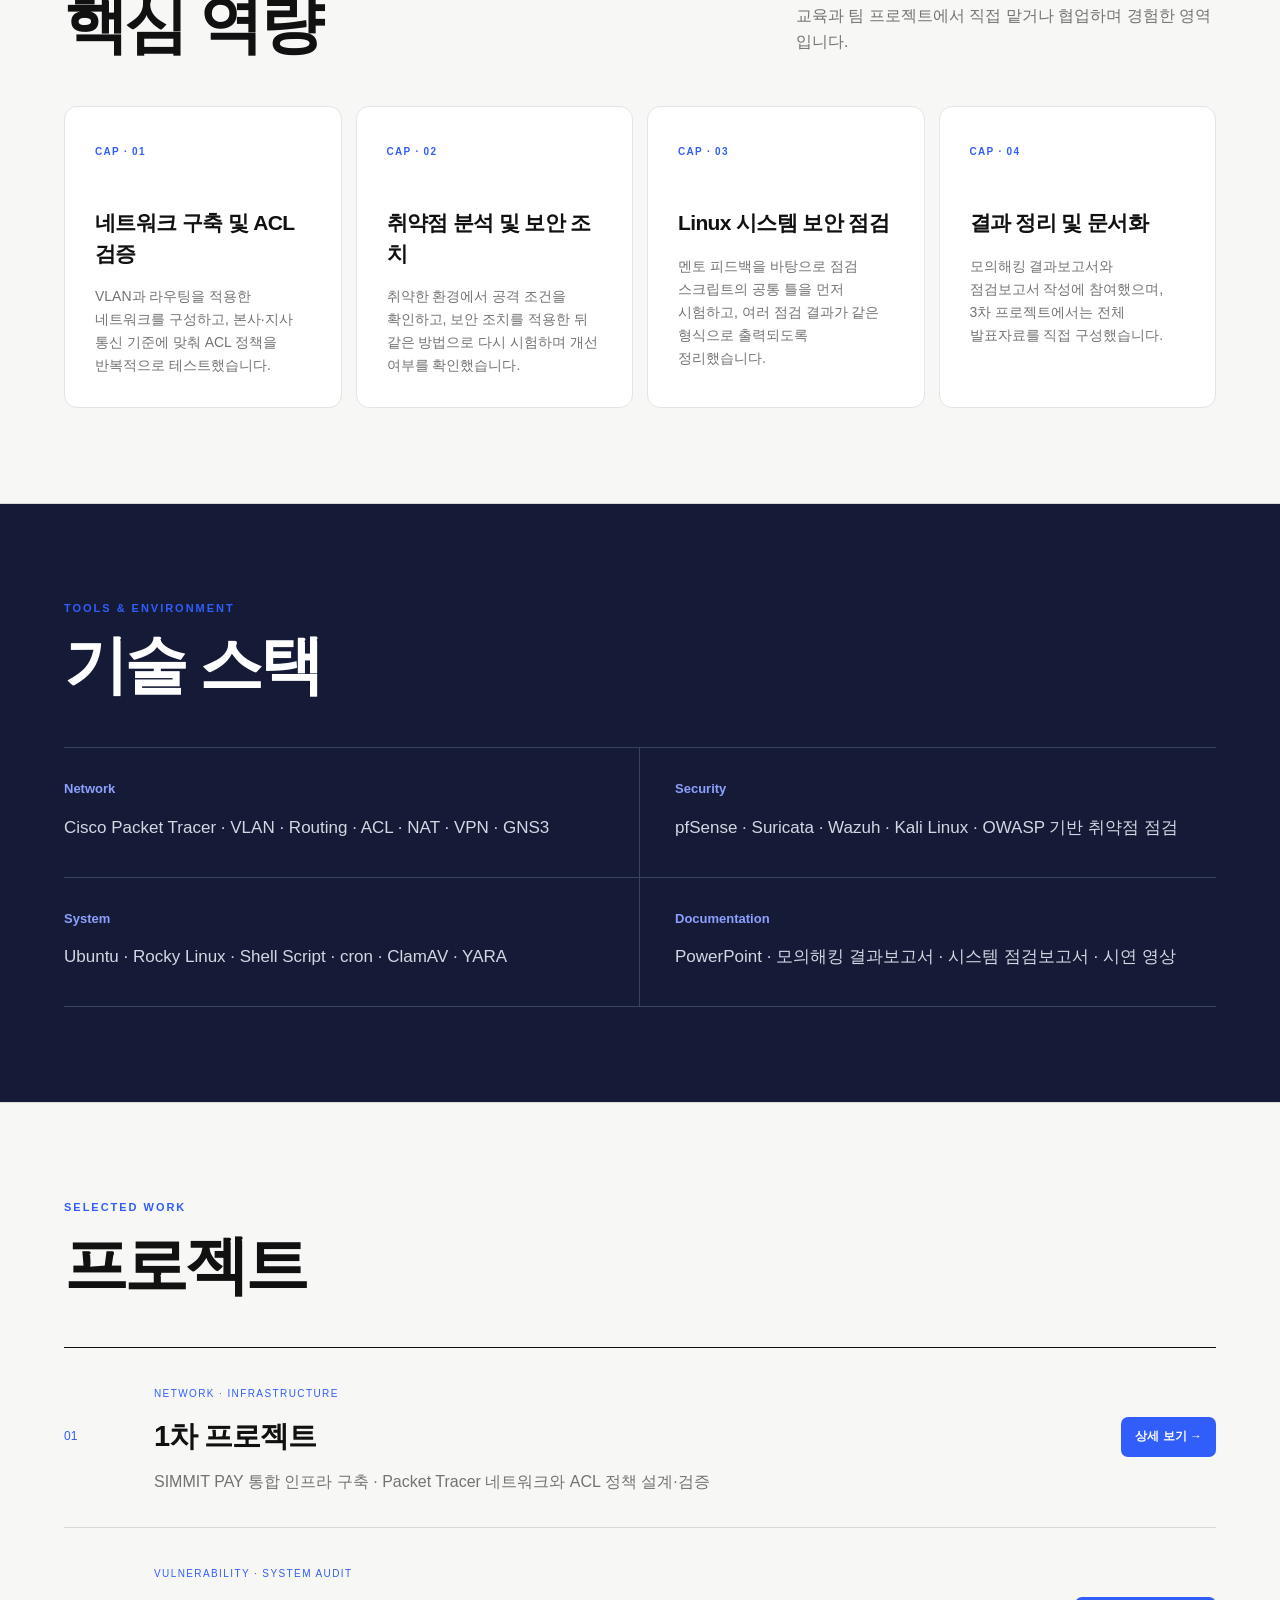
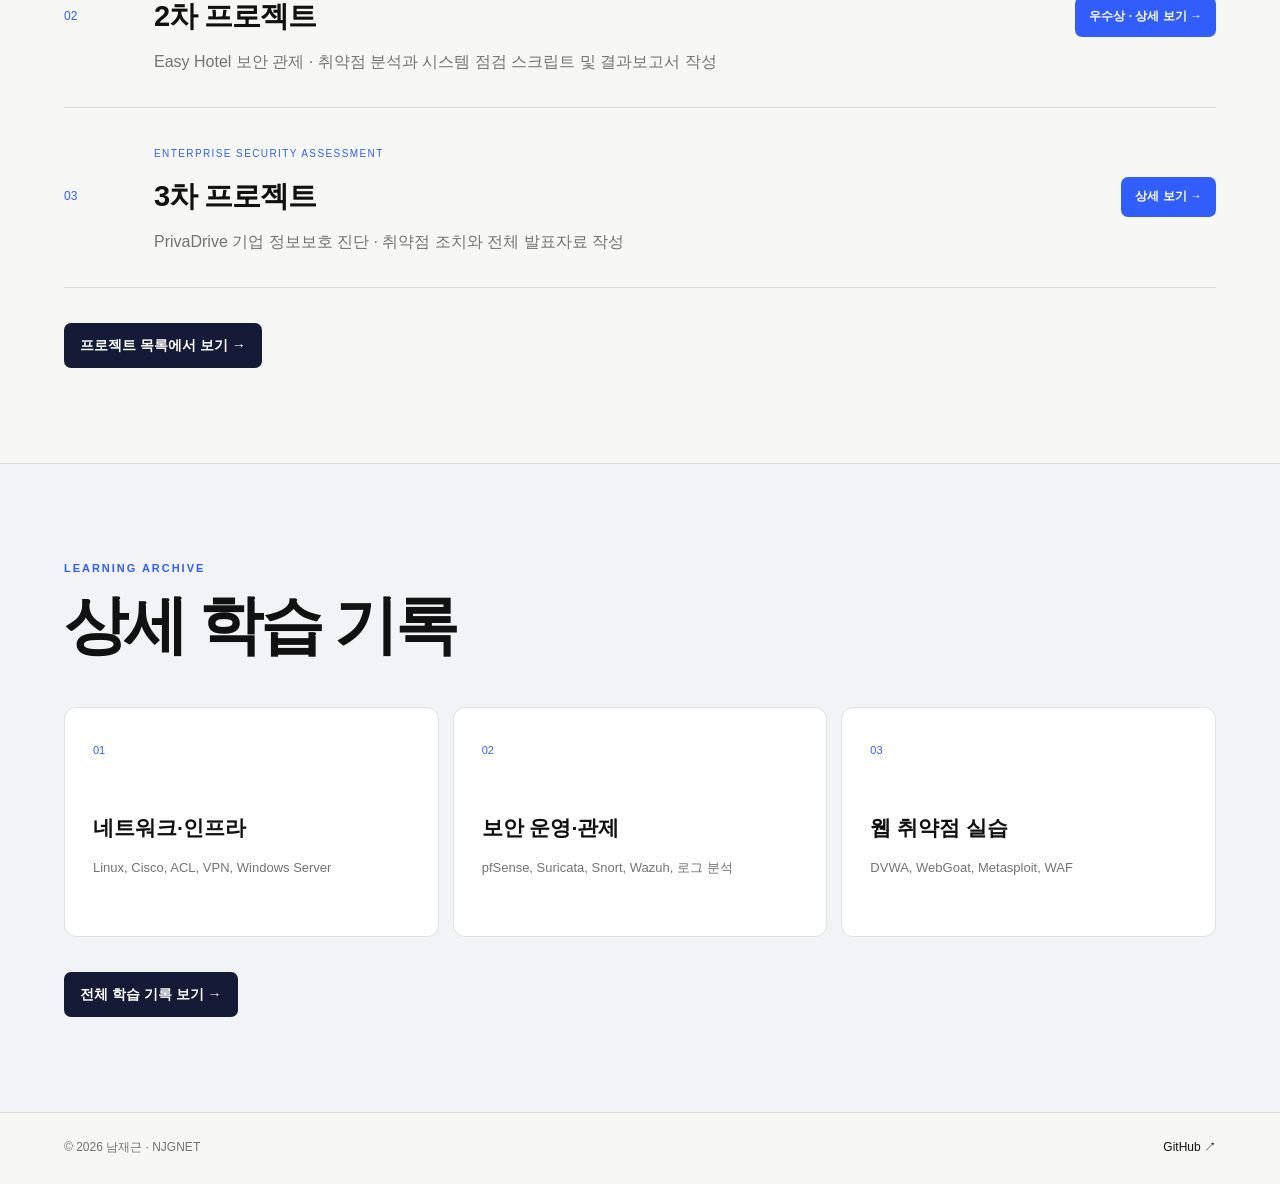
==== commit 67cecc31: "Add files via upload" ====
--- a/index.html
+++ b/index.html
@@ -3,7 +3,7 @@
 <body>
 <header class="header"><a class="logo" href="index.html">NJG<span>NET</span></a><nav><a href="#about">소개</a><a href="#projects">프로젝트</a><a href="activities.html">보안 실습</a><a href="#learning">학습 기록</a><a href="#awards">수상</a></nav></header>
 <main class="portfolio-home">
-<section class="career-hero" id="about"><div class="hero-copy"><p class="kicker">SECURITY · NETWORK · INFRASTRUCTURE</p><h1>남재근</h1><p class="role">Security Infrastructure Portfolio</p><h2>구축한 환경이 실제로 동작하는지<br>끝까지 확인하고 기록합니다.</h2><p class="hero-description">가디언즈 정보보호 및 보안 인프라 운영 관리 교육을 통해 네트워크 구성, 접근 통제, 웹 취약점 분석, 시스템 점검을 경험했습니다. 설정을 적용하는 데서 끝내지 않고 직접 테스트하며 문제의 원인을 찾고, 결과를 다른 사람이 확인할 수 있도록 정리하는 과정을 중요하게 생각합니다.</p><div class="hero-actions"><a class="primary-button" href="#projects">프로젝트 보기</a><a class="activity-button" href="activities.html">보안 실습 보기</a><a class="secondary-button" href="learning.html">학습 기록 보기</a><a class="pdf-button" href="portfolio-pdf.html">포트폴리오 PDF로 보기</a></div></div><aside class="profile-panel" aria-label="프로필 요약"><p class="panel-label">PROFILE</p><dl><div><dt>지원 분야</dt><dd>보안 인프라 · 네트워크 보안</dd></div><div><dt>교육 과정</dt><dd>가디언즈 정보보호 및 보안 인프라 운영 관리</dd></div><div><dt>프로젝트</dt><dd>팀 프로젝트 3회</dd></div><div><dt>수상</dt><dd>우수상 2회</dd></div></dl><p class="panel-note">구축 과정과 실습 내용은 프로젝트 및 TIL 학습 기록에서 확인할 수 있습니다.</p></aside></section>
+<section class="career-hero" id="about"><div class="hero-copy"><p class="kicker">SECURITY · NETWORK · INFRASTRUCTURE</p><h1>남재근</h1><p class="role">Security Infrastructure Portfolio</p><h2>구축한 환경이 실제로 동작하는지<br>끝까지 확인합니다.</h2><p class="hero-description">가디언즈 정보보호 및 보안 인프라 운영 관리 교육을 통해 네트워크 구성, 접근 통제, 웹 취약점 분석, 시스템 점검을 경험했습니다. 설정을 적용하는 데서 끝내지 않고 직접 테스트하며, 예상과 다른 결과가 나오면 확인 범위를 나누어 원인을 찾고 해결될 때까지 파고드는 편입니다.</p><div class="hero-actions"><a class="primary-button" href="#projects">프로젝트 보기</a><a class="activity-button" href="activities.html">보안 실습 보기</a><a class="secondary-button" href="learning.html">학습 기록 보기</a><a class="pdf-button" href="portfolio-pdf.html">포트폴리오 PDF로 보기</a></div></div><aside class="profile-panel" aria-label="프로필 요약"><p class="panel-label">PROFILE</p><dl><div><dt>지원 분야</dt><dd>보안 인프라 · 네트워크 보안</dd></div><div><dt>교육 과정</dt><dd>가디언즈 정보보호 및 보안 인프라 운영 관리</dd></div><div><dt>프로젝트</dt><dd>팀 프로젝트 3회</dd></div><div><dt>수상</dt><dd>우수상 2회</dd></div></dl></aside></section>
 <section class="home-section awards-preview" id="awards"><div class="section-heading"><div><p class="kicker">RECOGNITION</p><h2>수상 성과</h2></div><p>프로젝트와 보안 문제 해결 과정에서 얻은 결과입니다.</p></div><div class="award-preview-grid"><a href="awards.html#project-award" class="award-preview-card"><span>AWARD · 01</span><div><p>가디언즈 교육 팀 프로젝트</p><h3>2차 프로젝트 우수상</h3><small>상장 및 프로젝트 결과 보기 →</small></div></a><a href="awards.html#wargame-award" class="award-preview-card dark"><span>AWARD · 02</span><div><p>보안 워게임</p><h3>워게임 1등 · 우수상</h3><small>상장과 수상 기록 보기 →</small></div></a></div></section>
 <section class="home-section" id="capabilities"><div class="section-heading"><div><p class="kicker">WHAT I DO</p><h2>핵심 역량</h2></div><p>교육과 팀 프로젝트에서 직접 맡거나 협업하며 경험한 영역입니다.</p></div><div class="capability-grid"><article><span>CAP · 01</span><h3>네트워크 구축 및 ACL 검증</h3><p>VLAN과 라우팅을 적용한 네트워크를 구성하고, 본사·지사 통신 기준에 맞춰 ACL 정책을 반복적으로 테스트했습니다.</p></article><article><span>CAP · 02</span><h3>취약점 분석 및 보안 조치</h3><p>취약한 환경에서 공격 조건을 확인하고, 보안 조치를 적용한 뒤 같은 방법으로 다시 시험하며 개선 여부를 확인했습니다.</p></article><article><span>CAP · 03</span><h3>Linux 시스템 보안 점검</h3><p>멘토 피드백을 바탕으로 점검 스크립트의 공통 틀을 먼저 시험하고, 여러 점검 결과가 같은 형식으로 출력되도록 정리했습니다.</p></article><article><span>CAP · 04</span><h3>결과 정리 및 문서화</h3><p>모의해킹 결과보고서와 점검보고서 작성에 참여했으며, 3차 프로젝트에서는 전체 발표자료를 직접 구성했습니다.</p></article></div></section>
 <section class="home-section stack-section" id="skills"><div class="section-heading compact"><div><p class="kicker">TOOLS & ENVIRONMENT</p><h2>기술 스택</h2></div></div><div class="stack-groups"><article><h3>Network</h3><p>Cisco Packet Tracer · VLAN · Routing · ACL · NAT · VPN · GNS3</p></article><article><h3>Security</h3><p>pfSense · Suricata · Wazuh · Kali Linux · OWASP 기반 취약점 점검</p></article><article><h3>System</h3><p>Ubuntu · Rocky Linux · Shell Script · cron · ClamAV · YARA</p></article><article><h3>Documentation</h3><p>PowerPoint · 모의해킹 결과보고서 · 시스템 점검보고서 · 시연 영상</p></article></div></section>
@@ -16,4 +16,3 @@
 
 
 
-
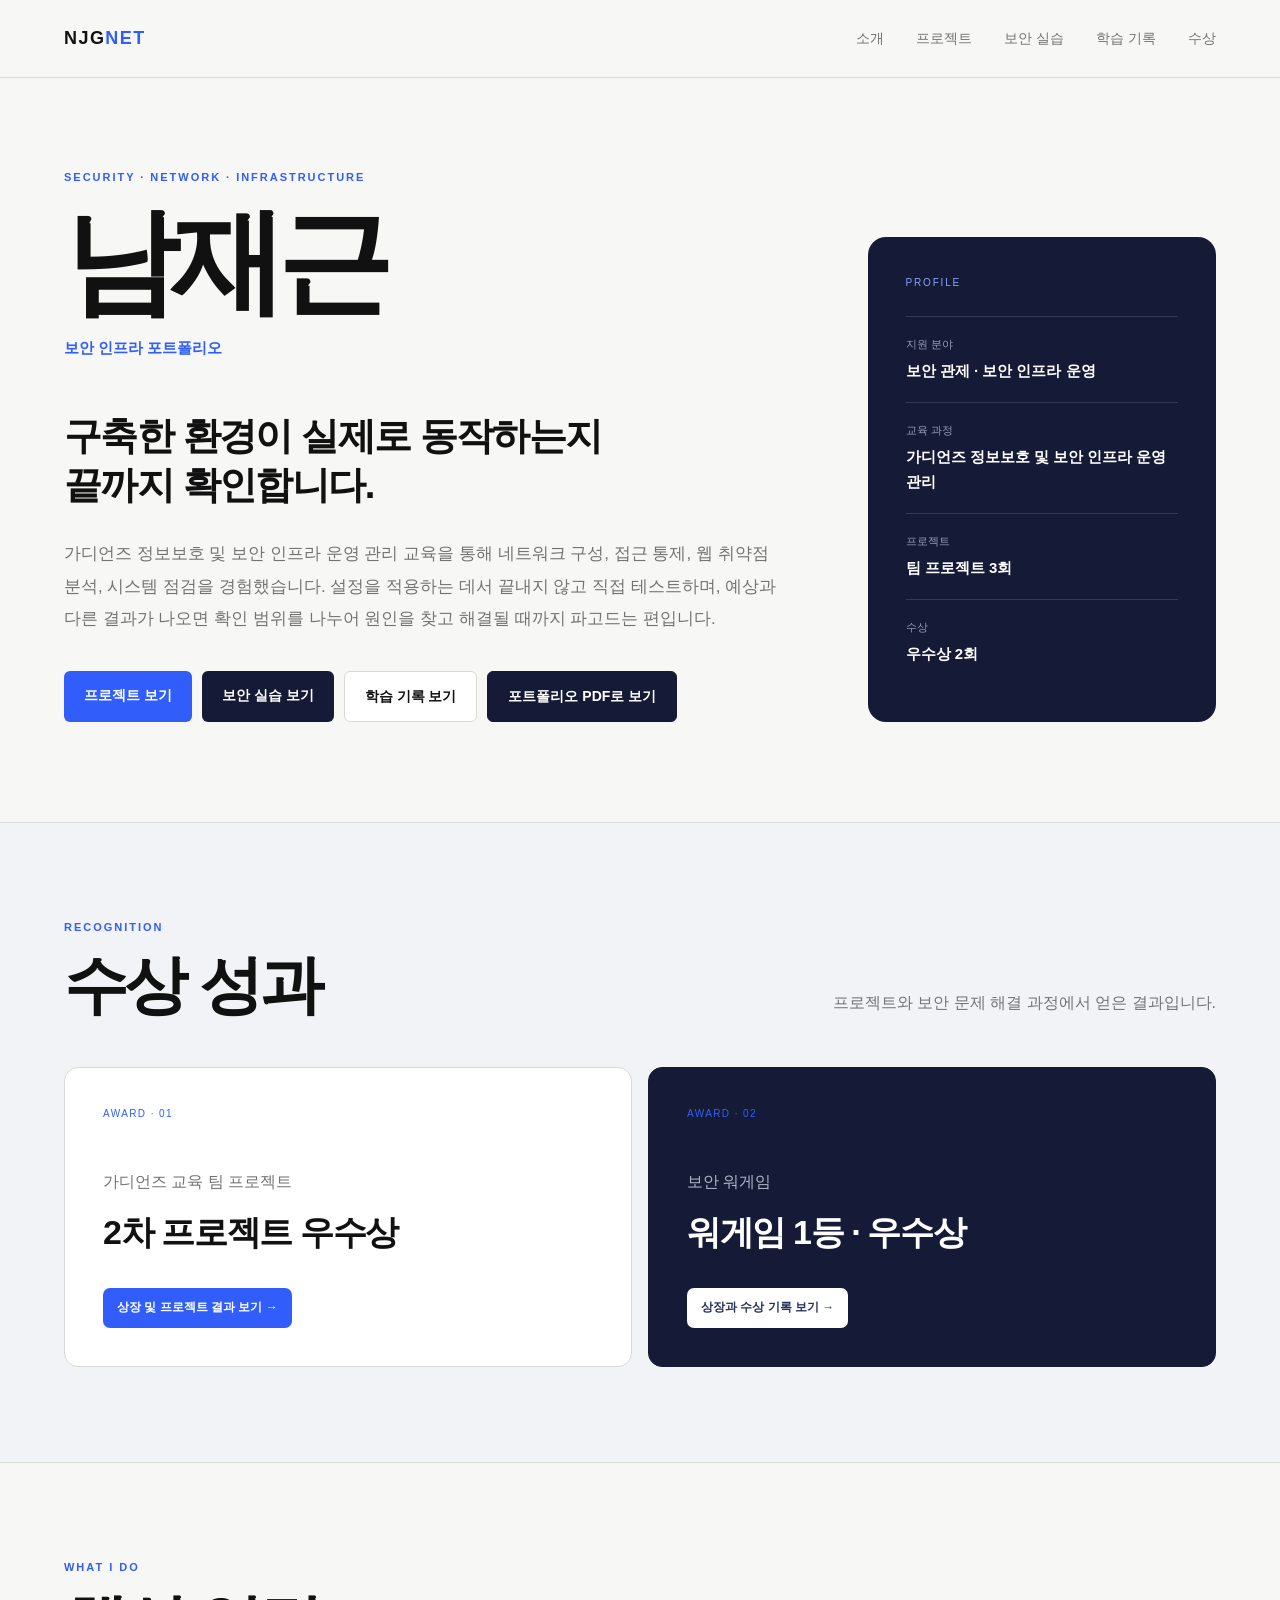
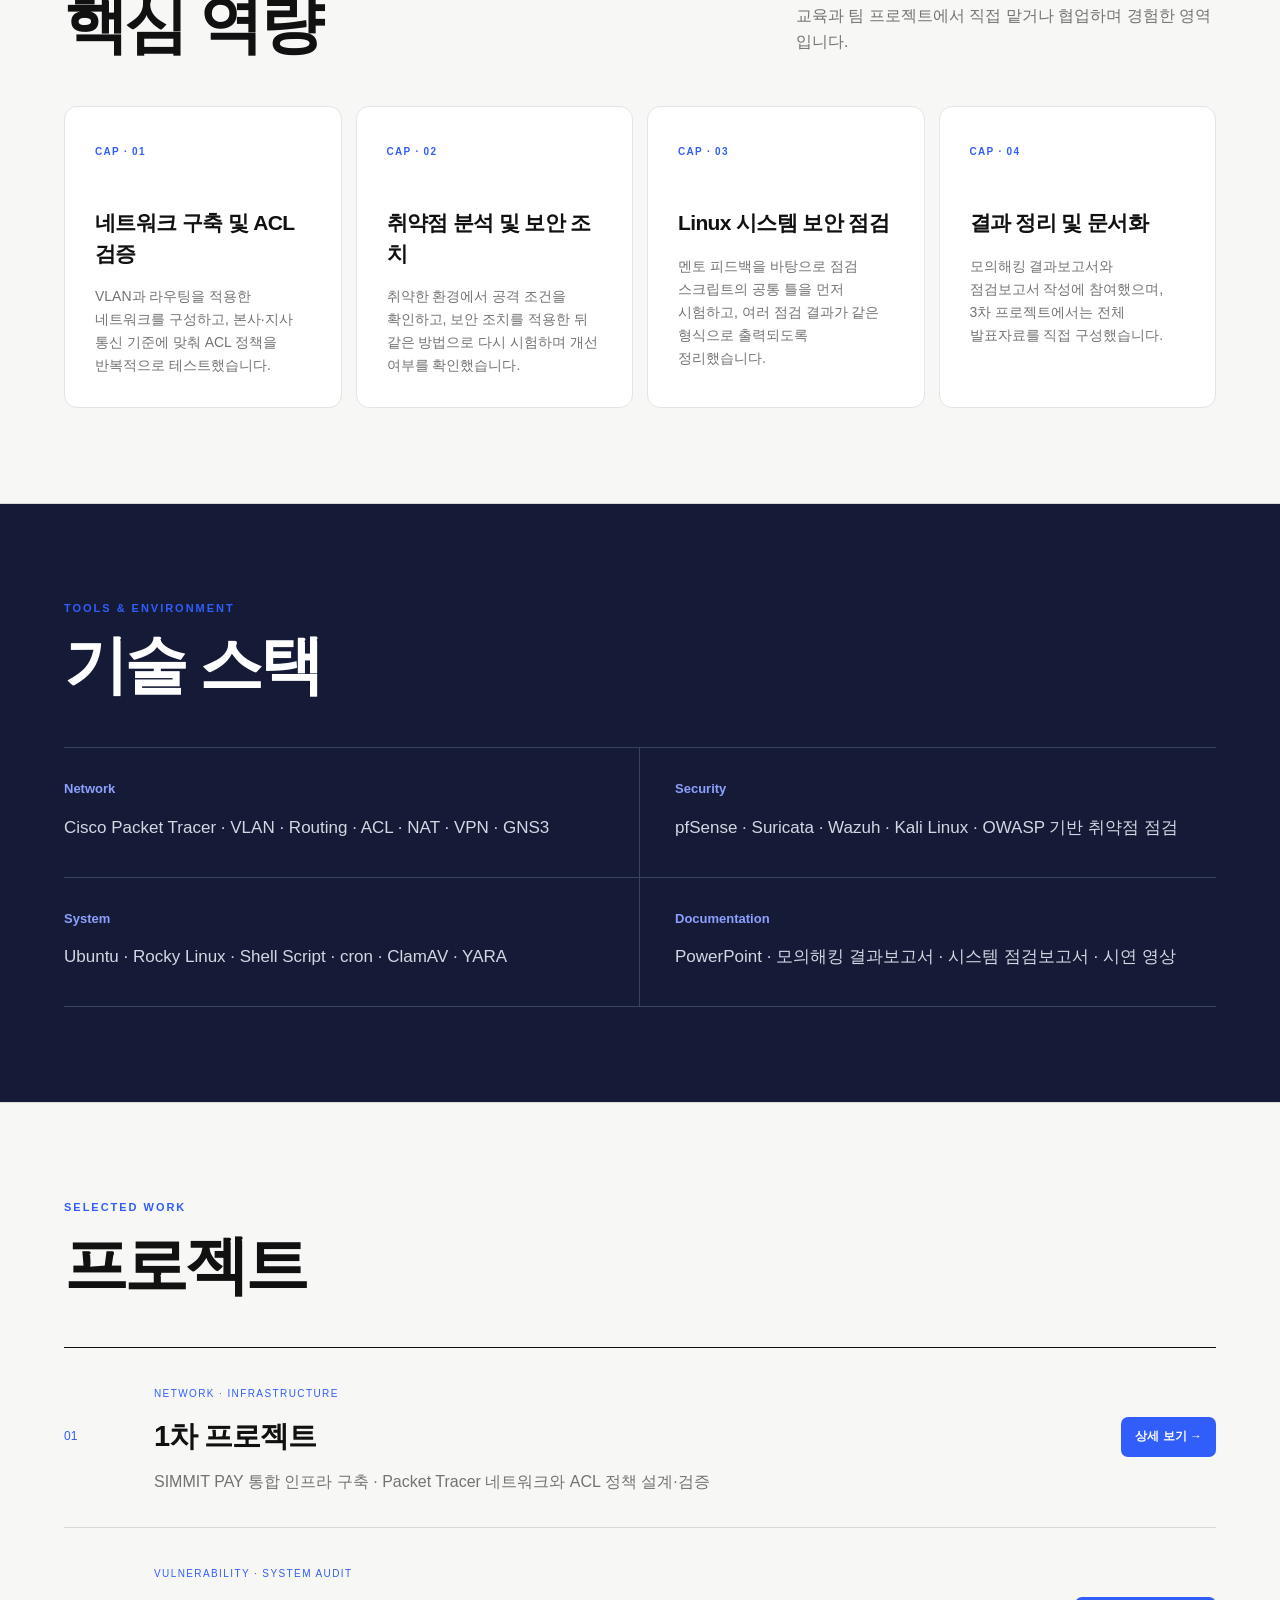
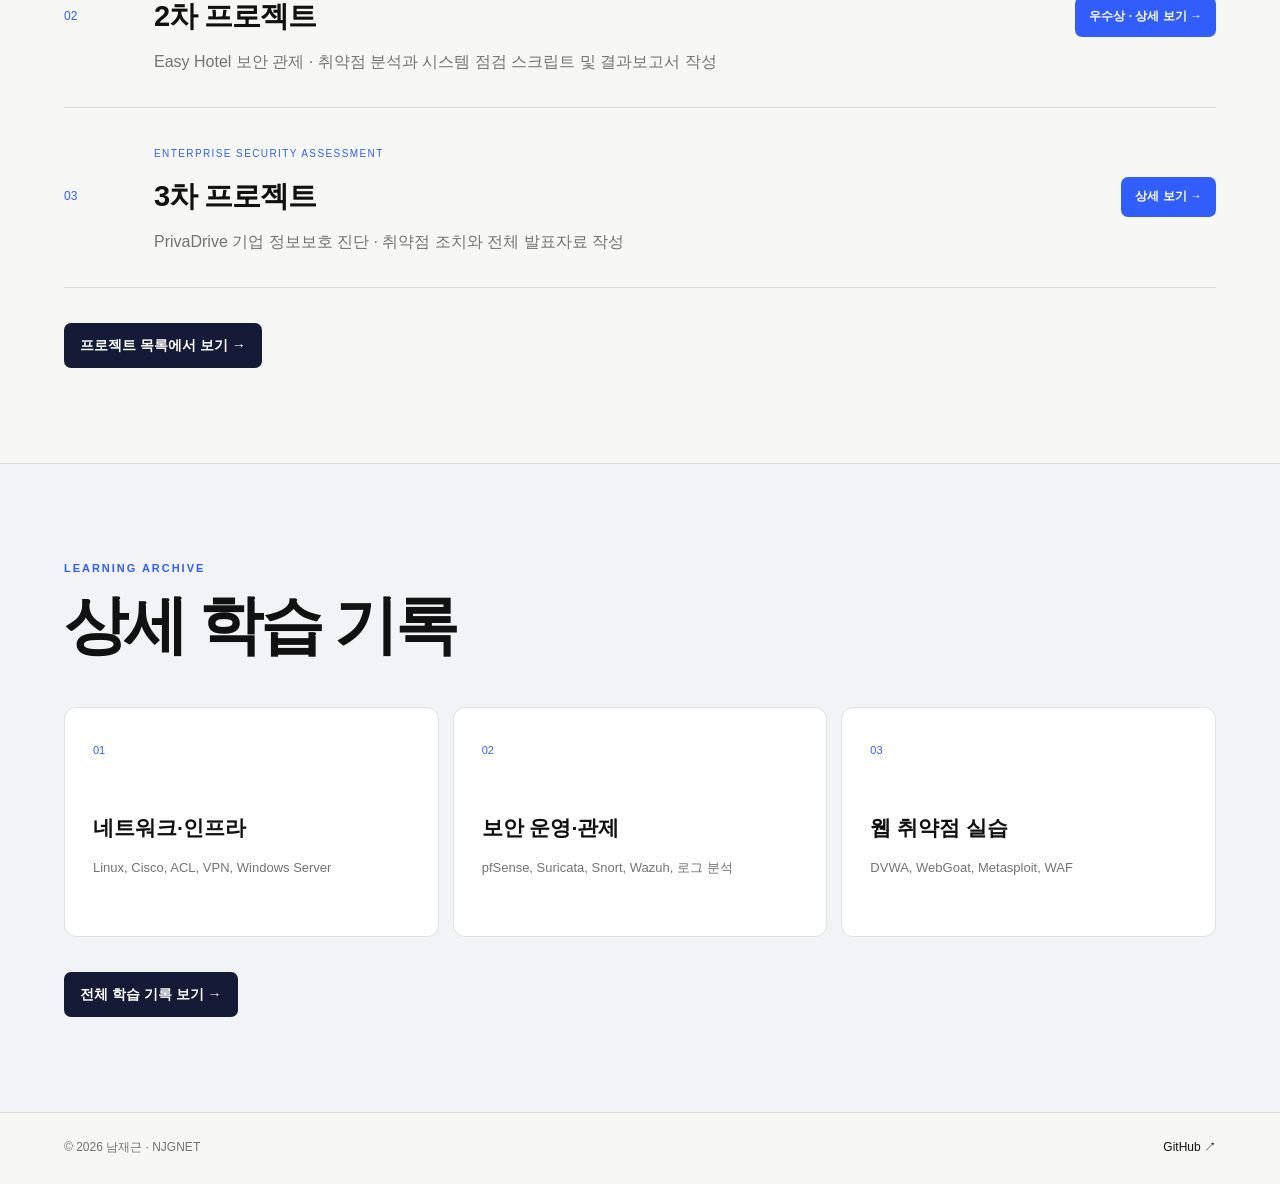
==== commit 605dee66: "Add files via upload" ====
--- a/index.html
+++ b/index.html
@@ -1,9 +1,9 @@
 <!doctype html>
 <html lang="ko"><head><meta charset="UTF-8"><meta name="viewport" content="width=device-width,initial-scale=1"><meta name="description" content="네트워크 구축, 취약점 점검, 보안 조치와 문서화 경험을 기록한 남재근의 보안 인프라 포트폴리오입니다."><title>남재근 | Security Infrastructure Portfolio</title><link rel="stylesheet" href="style.css?v=5"><link rel="stylesheet" href="button-highlights.css?v=1"></head>
 <body>
-<header class="header"><a class="logo" href="index.html">NJG<span>NET</span></a><nav><a href="#about">소개</a><a href="#projects">프로젝트</a><a href="activities.html">보안 실습</a><a href="#learning">학습 기록</a><a href="#awards">수상</a></nav></header>
+<header class="header"><a class="logo" href="index.html">NJG<span>NET</span></a><nav><a href="about.html">소개</a><a href="projects.html">프로젝트</a><a href="activities.html">보안 실습</a><a href="learning.html">학습 기록</a><a href="awards.html">수상</a></nav></header>
 <main class="portfolio-home">
-<section class="career-hero" id="about"><div class="hero-copy"><p class="kicker">SECURITY · NETWORK · INFRASTRUCTURE</p><h1>남재근</h1><p class="role">Security Infrastructure Portfolio</p><h2>구축한 환경이 실제로 동작하는지<br>끝까지 확인합니다.</h2><p class="hero-description">가디언즈 정보보호 및 보안 인프라 운영 관리 교육을 통해 네트워크 구성, 접근 통제, 웹 취약점 분석, 시스템 점검을 경험했습니다. 설정을 적용하는 데서 끝내지 않고 직접 테스트하며, 예상과 다른 결과가 나오면 확인 범위를 나누어 원인을 찾고 해결될 때까지 파고드는 편입니다.</p><div class="hero-actions"><a class="primary-button" href="#projects">프로젝트 보기</a><a class="activity-button" href="activities.html">보안 실습 보기</a><a class="secondary-button" href="learning.html">학습 기록 보기</a><a class="pdf-button" href="portfolio-pdf.html">포트폴리오 PDF로 보기</a></div></div><aside class="profile-panel" aria-label="프로필 요약"><p class="panel-label">PROFILE</p><dl><div><dt>지원 분야</dt><dd>보안 인프라 · 네트워크 보안</dd></div><div><dt>교육 과정</dt><dd>가디언즈 정보보호 및 보안 인프라 운영 관리</dd></div><div><dt>프로젝트</dt><dd>팀 프로젝트 3회</dd></div><div><dt>수상</dt><dd>우수상 2회</dd></div></dl></aside></section>
+<section class="career-hero" id="about"><div class="hero-copy"><p class="kicker">SECURITY · NETWORK · INFRASTRUCTURE</p><h1>남재근</h1><p class="role">Security Infrastructure Portfolio</p><h2>구축한 환경이 실제로 동작하는지<br>끝까지 확인합니다.</h2><p class="hero-description">가디언즈 정보보호 및 보안 인프라 운영 관리 교육을 통해 네트워크 구성, 접근 통제, 웹 취약점 분석, 시스템 점검을 경험했습니다. 설정을 적용하는 데서 끝내지 않고 직접 테스트하며, 예상과 다른 결과가 나오면 확인 범위를 나누어 원인을 찾고 해결될 때까지 파고드는 편입니다.</p><div class="hero-actions"><a class="primary-button" href="#projects">프로젝트 보기</a><a class="activity-button" href="activities.html">보안 실습 보기</a><a class="secondary-button" href="learning.html">학습 기록 보기</a><a class="pdf-button" href="portfolio-pdf.html">포트폴리오 PDF로 보기</a></div></div><aside class="profile-panel" aria-label="프로필 요약"><p class="panel-label">PROFILE</p><dl><div><dt>지원 분야</dt><dd>보안 관제 · 보안 인프라 운영</dd></div><div><dt>교육 과정</dt><dd>가디언즈 정보보호 및 보안 인프라 운영 관리</dd></div><div><dt>프로젝트</dt><dd>팀 프로젝트 3회</dd></div><div><dt>수상</dt><dd>우수상 2회</dd></div></dl></aside></section>
 <section class="home-section awards-preview" id="awards"><div class="section-heading"><div><p class="kicker">RECOGNITION</p><h2>수상 성과</h2></div><p>프로젝트와 보안 문제 해결 과정에서 얻은 결과입니다.</p></div><div class="award-preview-grid"><a href="awards.html#project-award" class="award-preview-card"><span>AWARD · 01</span><div><p>가디언즈 교육 팀 프로젝트</p><h3>2차 프로젝트 우수상</h3><small>상장 및 프로젝트 결과 보기 →</small></div></a><a href="awards.html#wargame-award" class="award-preview-card dark"><span>AWARD · 02</span><div><p>보안 워게임</p><h3>워게임 1등 · 우수상</h3><small>상장과 수상 기록 보기 →</small></div></a></div></section>
 <section class="home-section" id="capabilities"><div class="section-heading"><div><p class="kicker">WHAT I DO</p><h2>핵심 역량</h2></div><p>교육과 팀 프로젝트에서 직접 맡거나 협업하며 경험한 영역입니다.</p></div><div class="capability-grid"><article><span>CAP · 01</span><h3>네트워크 구축 및 ACL 검증</h3><p>VLAN과 라우팅을 적용한 네트워크를 구성하고, 본사·지사 통신 기준에 맞춰 ACL 정책을 반복적으로 테스트했습니다.</p></article><article><span>CAP · 02</span><h3>취약점 분석 및 보안 조치</h3><p>취약한 환경에서 공격 조건을 확인하고, 보안 조치를 적용한 뒤 같은 방법으로 다시 시험하며 개선 여부를 확인했습니다.</p></article><article><span>CAP · 03</span><h3>Linux 시스템 보안 점검</h3><p>멘토 피드백을 바탕으로 점검 스크립트의 공통 틀을 먼저 시험하고, 여러 점검 결과가 같은 형식으로 출력되도록 정리했습니다.</p></article><article><span>CAP · 04</span><h3>결과 정리 및 문서화</h3><p>모의해킹 결과보고서와 점검보고서 작성에 참여했으며, 3차 프로젝트에서는 전체 발표자료를 직접 구성했습니다.</p></article></div></section>
 <section class="home-section stack-section" id="skills"><div class="section-heading compact"><div><p class="kicker">TOOLS & ENVIRONMENT</p><h2>기술 스택</h2></div></div><div class="stack-groups"><article><h3>Network</h3><p>Cisco Packet Tracer · VLAN · Routing · ACL · NAT · VPN · GNS3</p></article><article><h3>Security</h3><p>pfSense · Suricata · Wazuh · Kali Linux · OWASP 기반 취약점 점검</p></article><article><h3>System</h3><p>Ubuntu · Rocky Linux · Shell Script · cron · ClamAV · YARA</p></article><article><h3>Documentation</h3><p>PowerPoint · 모의해킹 결과보고서 · 시스템 점검보고서 · 시연 영상</p></article></div></section>
@@ -15,4 +15,3 @@
 
 
 
-
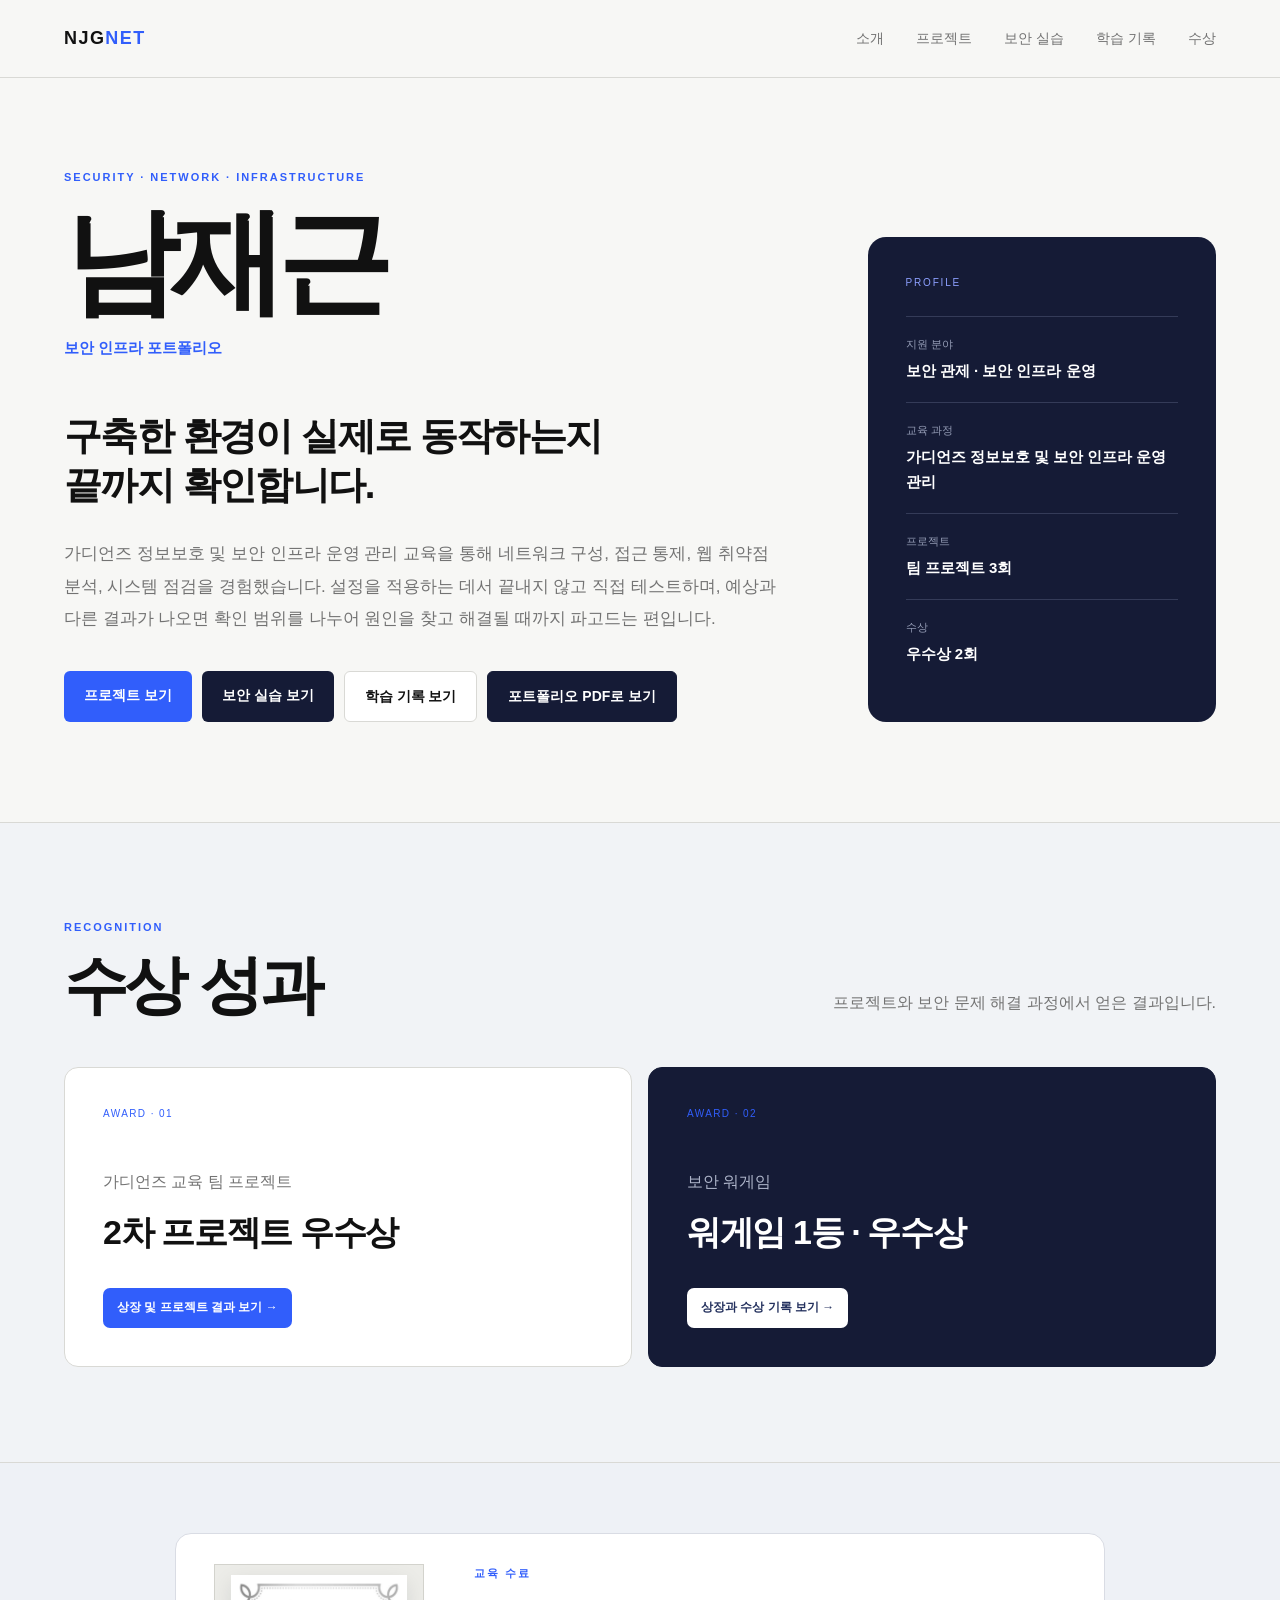
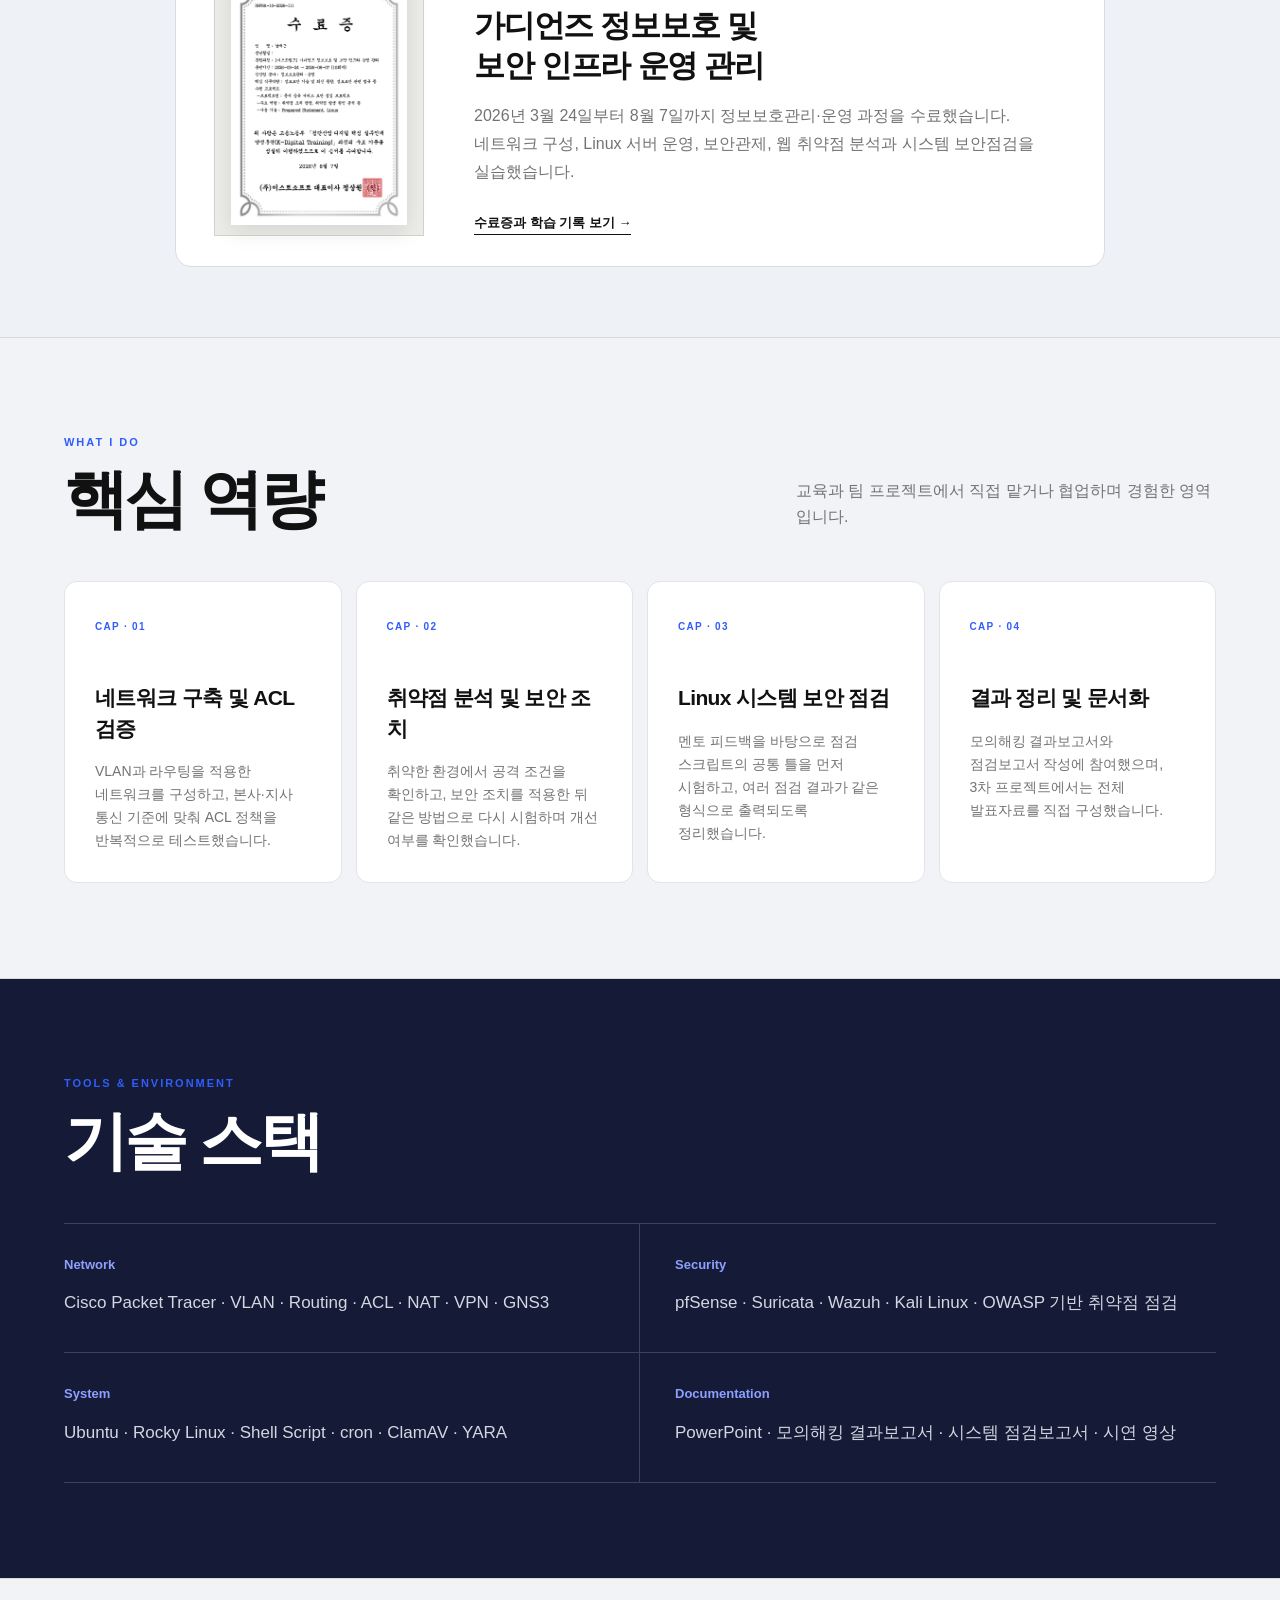
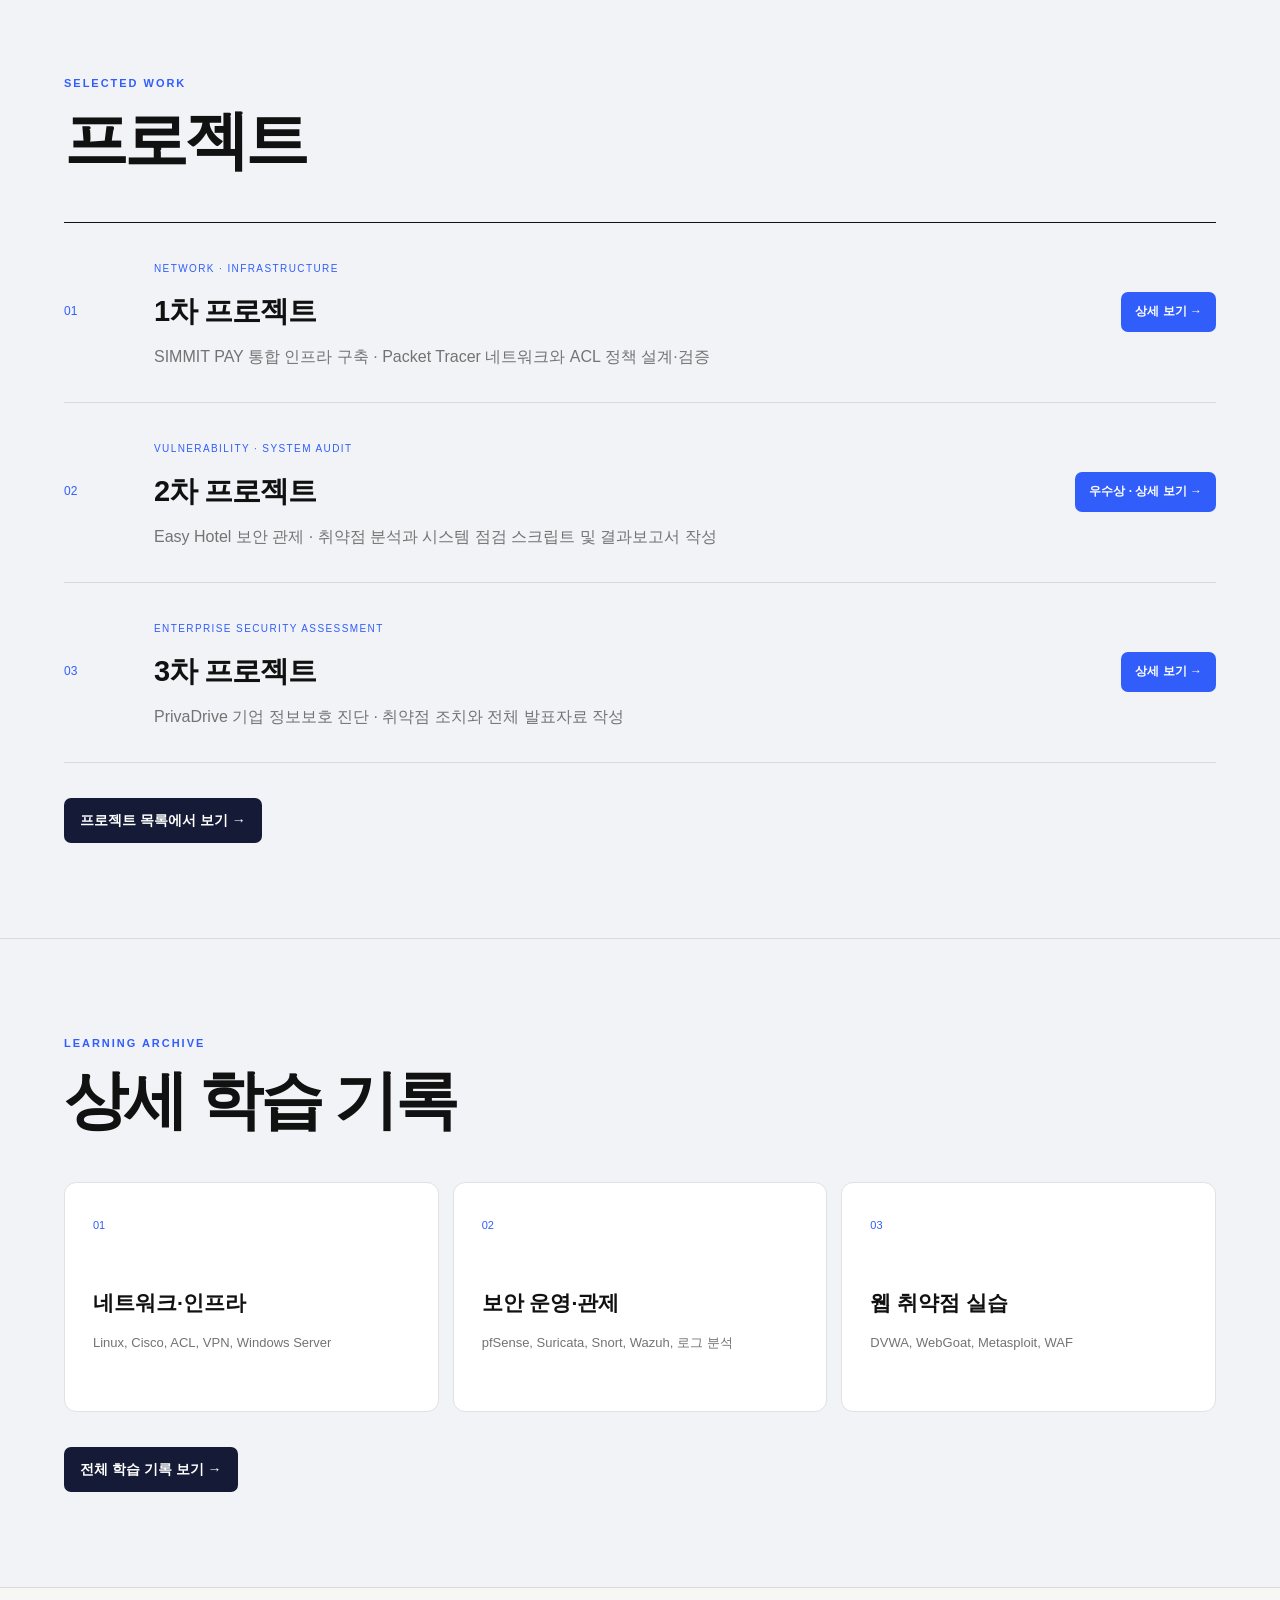
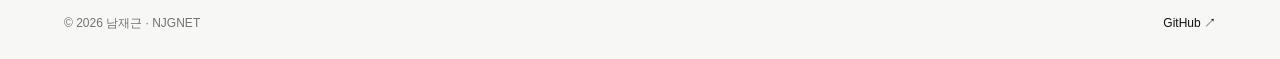
==== commit b2b064a1: "Add files via upload" ====
--- a/index.html
+++ b/index.html
@@ -1,11 +1,11 @@
 <!doctype html>
-<html lang="ko"><head><meta charset="UTF-8"><meta name="viewport" content="width=device-width,initial-scale=1"><meta name="description" content="네트워크 구축, 취약점 점검, 보안 조치와 문서화 경험을 기록한 남재근의 보안 인프라 포트폴리오입니다."><title>남재근 | Security Infrastructure Portfolio</title><link rel="stylesheet" href="style.css?v=5"><link rel="stylesheet" href="button-highlights.css?v=1"></head>
+<html lang="ko"><head><meta charset="UTF-8"><meta name="viewport" content="width=device-width,initial-scale=1"><meta name="description" content="네트워크 구축, 취약점 점검, 보안 조치와 문서화 경험을 기록한 남재근의 보안 인프라 포트폴리오입니다."><title>남재근 | Security Infrastructure Portfolio</title><link rel="stylesheet" href="style.css?v=12"><link rel="stylesheet" href="button-highlights.css?v=1"></head>
 <body>
 <header class="header"><a class="logo" href="index.html">NJG<span>NET</span></a><nav><a href="about.html">소개</a><a href="projects.html">프로젝트</a><a href="activities.html">보안 실습</a><a href="learning.html">학습 기록</a><a href="awards.html">수상</a></nav></header>
 <main class="portfolio-home">
 <section class="career-hero" id="about"><div class="hero-copy"><p class="kicker">SECURITY · NETWORK · INFRASTRUCTURE</p><h1>남재근</h1><p class="role">Security Infrastructure Portfolio</p><h2>구축한 환경이 실제로 동작하는지<br>끝까지 확인합니다.</h2><p class="hero-description">가디언즈 정보보호 및 보안 인프라 운영 관리 교육을 통해 네트워크 구성, 접근 통제, 웹 취약점 분석, 시스템 점검을 경험했습니다. 설정을 적용하는 데서 끝내지 않고 직접 테스트하며, 예상과 다른 결과가 나오면 확인 범위를 나누어 원인을 찾고 해결될 때까지 파고드는 편입니다.</p><div class="hero-actions"><a class="primary-button" href="#projects">프로젝트 보기</a><a class="activity-button" href="activities.html">보안 실습 보기</a><a class="secondary-button" href="learning.html">학습 기록 보기</a><a class="pdf-button" href="portfolio-pdf.html">포트폴리오 PDF로 보기</a></div></div><aside class="profile-panel" aria-label="프로필 요약"><p class="panel-label">PROFILE</p><dl><div><dt>지원 분야</dt><dd>보안 관제 · 보안 인프라 운영</dd></div><div><dt>교육 과정</dt><dd>가디언즈 정보보호 및 보안 인프라 운영 관리</dd></div><div><dt>프로젝트</dt><dd>팀 프로젝트 3회</dd></div><div><dt>수상</dt><dd>우수상 2회</dd></div></dl></aside></section>
 <section class="home-section awards-preview" id="awards"><div class="section-heading"><div><p class="kicker">RECOGNITION</p><h2>수상 성과</h2></div><p>프로젝트와 보안 문제 해결 과정에서 얻은 결과입니다.</p></div><div class="award-preview-grid"><a href="awards.html#project-award" class="award-preview-card"><span>AWARD · 01</span><div><p>가디언즈 교육 팀 프로젝트</p><h3>2차 프로젝트 우수상</h3><small>상장 및 프로젝트 결과 보기 →</small></div></a><a href="awards.html#wargame-award" class="award-preview-card dark"><span>AWARD · 02</span><div><p>보안 워게임</p><h3>워게임 1등 · 우수상</h3><small>상장과 수상 기록 보기 →</small></div></a></div></section>
-<section class="home-section" id="capabilities"><div class="section-heading"><div><p class="kicker">WHAT I DO</p><h2>핵심 역량</h2></div><p>교육과 팀 프로젝트에서 직접 맡거나 협업하며 경험한 영역입니다.</p></div><div class="capability-grid"><article><span>CAP · 01</span><h3>네트워크 구축 및 ACL 검증</h3><p>VLAN과 라우팅을 적용한 네트워크를 구성하고, 본사·지사 통신 기준에 맞춰 ACL 정책을 반복적으로 테스트했습니다.</p></article><article><span>CAP · 02</span><h3>취약점 분석 및 보안 조치</h3><p>취약한 환경에서 공격 조건을 확인하고, 보안 조치를 적용한 뒤 같은 방법으로 다시 시험하며 개선 여부를 확인했습니다.</p></article><article><span>CAP · 03</span><h3>Linux 시스템 보안 점검</h3><p>멘토 피드백을 바탕으로 점검 스크립트의 공통 틀을 먼저 시험하고, 여러 점검 결과가 같은 형식으로 출력되도록 정리했습니다.</p></article><article><span>CAP · 04</span><h3>결과 정리 및 문서화</h3><p>모의해킹 결과보고서와 점검보고서 작성에 참여했으며, 3차 프로젝트에서는 전체 발표자료를 직접 구성했습니다.</p></article></div></section>
+<section class="home-section certificate-preview" id="certificate"><div class="certificate-preview-card"><a class="certificate-thumbnail" href="learning.html#course-certificate" aria-label="교육 수료증 자세히 보기"><img src="assets/images/learning/course-certificate.png" alt="생년월일을 가린 가디언즈 정보보호 및 보안 인프라 운영 관리 교육 수료증"></a><div class="certificate-preview-copy"><p class="kicker">교육 수료</p><h2>가디언즈 정보보호 및<br>보안 인프라 운영 관리</h2><p>2026년 3월 24일부터 8월 7일까지 정보보호관리·운영 과정을 수료했습니다. 네트워크 구성, Linux 서버 운영, 보안관제, 웹 취약점 분석과 시스템 보안점검을 실습했습니다.</p><a href="learning.html#course-certificate">수료증과 학습 기록 보기 →</a></div></div></section><section class="home-section" id="capabilities"><div class="section-heading"><div><p class="kicker">WHAT I DO</p><h2>핵심 역량</h2></div><p>교육과 팀 프로젝트에서 직접 맡거나 협업하며 경험한 영역입니다.</p></div><div class="capability-grid"><article><span>CAP · 01</span><h3>네트워크 구축 및 ACL 검증</h3><p>VLAN과 라우팅을 적용한 네트워크를 구성하고, 본사·지사 통신 기준에 맞춰 ACL 정책을 반복적으로 테스트했습니다.</p></article><article><span>CAP · 02</span><h3>취약점 분석 및 보안 조치</h3><p>취약한 환경에서 공격 조건을 확인하고, 보안 조치를 적용한 뒤 같은 방법으로 다시 시험하며 개선 여부를 확인했습니다.</p></article><article><span>CAP · 03</span><h3>Linux 시스템 보안 점검</h3><p>멘토 피드백을 바탕으로 점검 스크립트의 공통 틀을 먼저 시험하고, 여러 점검 결과가 같은 형식으로 출력되도록 정리했습니다.</p></article><article><span>CAP · 04</span><h3>결과 정리 및 문서화</h3><p>모의해킹 결과보고서와 점검보고서 작성에 참여했으며, 3차 프로젝트에서는 전체 발표자료를 직접 구성했습니다.</p></article></div></section>
 <section class="home-section stack-section" id="skills"><div class="section-heading compact"><div><p class="kicker">TOOLS & ENVIRONMENT</p><h2>기술 스택</h2></div></div><div class="stack-groups"><article><h3>Network</h3><p>Cisco Packet Tracer · VLAN · Routing · ACL · NAT · VPN · GNS3</p></article><article><h3>Security</h3><p>pfSense · Suricata · Wazuh · Kali Linux · OWASP 기반 취약점 점검</p></article><article><h3>System</h3><p>Ubuntu · Rocky Linux · Shell Script · cron · ClamAV · YARA</p></article><article><h3>Documentation</h3><p>PowerPoint · 모의해킹 결과보고서 · 시스템 점검보고서 · 시연 영상</p></article></div></section>
 <section class="home-section" id="projects"><div class="section-heading"><div><p class="kicker">SELECTED WORK</p><h2>프로젝트</h2></div></div><div class="featured-projects"><a href="project-01.html" class="featured-project"><span class="project-index">01</span><div><small>NETWORK · INFRASTRUCTURE</small><h3>1차 프로젝트</h3><p>SIMMIT PAY 통합 인프라 구축 · Packet Tracer 네트워크와 ACL 정책 설계·검증</p></div><b>상세 보기 →</b></a><a href="project-02.html" class="featured-project award-project"><span class="project-index">02</span><div><small>VULNERABILITY · SYSTEM AUDIT</small><h3>2차 프로젝트</h3><p>Easy Hotel 보안 관제 · 취약점 분석과 시스템 점검 스크립트 및 결과보고서 작성</p></div><b>우수상 · 상세 보기 →</b></a><a href="project-03.html" class="featured-project"><span class="project-index">03</span><div><small>ENTERPRISE SECURITY ASSESSMENT</small><h3>3차 프로젝트</h3><p>PrivaDrive 기업 정보보호 진단 · 취약점 조치와 전체 발표자료 작성</p></div><b>상세 보기 →</b></a></div><a class="all-projects" href="projects.html">프로젝트 목록에서 보기 →</a></section>
 <section class="home-section learning-preview" id="learning"><div class="section-heading"><div><p class="kicker">LEARNING ARCHIVE</p><h2>상세 학습 기록</h2></div></div><div class="learning-preview-grid"><a href="learning.html#til-1"><span>01</span><h3>네트워크·인프라</h3><p>Linux, Cisco, ACL, VPN, Windows Server</p></a><a href="learning.html#til-2"><span>02</span><h3>보안 운영·관제</h3><p>pfSense, Suricata, Snort, Wazuh, 로그 분석</p></a><a href="learning.html#til-3"><span>03</span><h3>웹 취약점 실습</h3><p>DVWA, WebGoat, Metasploit, WAF</p></a></div><a class="all-projects" href="learning.html">전체 학습 기록 보기 →</a></section>
--- a/style.css
+++ b/style.css
@@ -11,7 +11,10 @@
 @media(max-width:800px){.study-detail{grid-template-columns:1fr;gap:25px}.compact-study .study-detail{grid-template-columns:1fr}.study-detail-list{margin-left:35px}}
 @media(max-width:520px){.study-detail-list{margin-left:0}.study-detail{padding:36px 0}.study-title h3{font-size:24px}.study-body pre{font-size:11px}}
 .archive-nav{position:sticky;top:78px;z-index:5;display:flex;gap:8px;flex-wrap:wrap;padding:18px 0;margin:35px 0 20px;background:var(--bg);border-bottom:1px solid var(--line)}.archive-nav a{font-size:12px;color:var(--ink);text-decoration:none;border:1px solid var(--line);background:#fff;border-radius:99px;padding:7px 12px}.til-category{padding:70px 0 20px;scroll-margin-top:150px}.til-category-title{display:grid;grid-template-columns:70px 1fr;margin-bottom:35px}.til-category-title>span{font-size:12px;color:var(--accent)}.til-category-title h2{font-size:42px;letter-spacing:-.045em;margin:0}.til-category-title .kicker{margin-bottom:8px}.til-category-title p:last-child{color:var(--muted);margin:8px 0 0}.til-timeline{margin-left:70px;border-top:1px solid var(--ink)}.til-entry{margin:0;padding:0;border:0;border-bottom:1px solid var(--line)}.til-entry summary{list-style:none;display:grid;grid-template-columns:140px 1fr 75px;gap:25px;align-items:center;padding:25px 0;cursor:pointer}.til-entry summary::-webkit-details-marker{display:none}.til-entry summary time{font-size:12px;color:var(--accent)}.til-entry summary strong{font-size:18px}.til-entry summary span{font-size:11px;color:var(--muted);text-align:right}.til-entry[open] summary span{font-size:0}.til-entry[open] summary span::after{content:"접기";font-size:11px}.til-entry-body{margin:0 0 35px 140px;padding:30px;background:#fff;border:1px solid var(--line);border-radius:10px;color:#4f4f4f}.til-entry-body h4{font-size:18px;color:var(--ink);margin:32px 0 12px}.til-entry-body h4:first-child{margin-top:0}.til-entry-body p{margin:10px 0}.til-entry-body ul,.til-entry-body ol{padding-left:22px}.til-entry-body li{margin:6px 0}.til-entry-body pre{padding:20px;background:#151b36;color:#dce1f0;border-radius:8px;overflow:auto;font-size:12px;line-height:1.65}.til-entry-body code{font-family:Consolas,monospace}.til-entry-body p code,.til-entry-body li code{background:#edf0f6;color:#27325c;padding:2px 5px;border-radius:4px}.til-entry-body hr{border:0;border-top:1px solid var(--line);margin:25px 0}.archive-loading{padding:70px;text-align:center;color:var(--muted)}
+.course-certificate{display:grid;grid-template-columns:360px minmax(0,1fr);gap:55px;align-items:center;padding:55px 0 70px;border-bottom:1px solid var(--line);scroll-margin-top:150px}.course-certificate figure{display:flex;justify-content:center;align-items:center;margin:0;padding:12px;background:#e9e9e4;border:1px solid #d3d3cd}.course-certificate img{display:block;width:auto;max-width:100%;height:auto;max-height:540px;background:#fff;box-shadow:0 10px 28px rgba(20,25,35,.1)}.course-certificate h2{margin:14px 0 28px;font-size:38px;line-height:1.3;letter-spacing:-.04em}.course-certificate dl{margin:0 0 28px}.course-certificate dl div{display:grid;grid-template-columns:90px 1fr;gap:20px;padding:14px 0;border-top:1px solid var(--line)}.course-certificate dt{color:var(--muted);font-size:12px}.course-certificate dd{margin:0;line-height:1.65}.course-certificate a{display:inline-block;padding:11px 16px;color:#fff;background:#151b36;border-radius:7px;text-decoration:none;font-size:13px;font-weight:700}
+.certificate-preview{padding-top:70px;padding-bottom:70px;background:#eef1f6}.certificate-preview-card{display:grid;grid-template-columns:210px minmax(0,1fr);gap:50px;align-items:center;max-width:930px;margin:0 auto;padding:30px 38px;background:#fff;border:1px solid #d9dce4;border-radius:16px}.certificate-thumbnail{display:flex;justify-content:center;padding:10px;background:#ecece8;border:1px solid #d3d3cd}.certificate-thumbnail img{display:block;width:auto;max-width:100%;height:250px;object-fit:contain;background:#fff;box-shadow:0 7px 20px rgba(20,25,35,.1)}.certificate-preview-copy h2{margin:12px 0 16px;font-size:31px;line-height:1.3;letter-spacing:-.04em}.certificate-preview-copy>p:not(.kicker){max-width:610px;margin:0 0 23px;color:var(--muted);line-height:1.75;word-break:keep-all}.certificate-preview-copy>a{display:inline-block;color:var(--ink);border-bottom:1px solid var(--ink);font-size:13px;font-weight:700;text-decoration:none}
 @media(max-width:700px){.archive-nav{top:66px}.til-category-title{grid-template-columns:35px 1fr}.til-category-title h2{font-size:32px}.til-timeline{margin-left:35px}.til-entry summary{grid-template-columns:1fr 65px;gap:8px}.til-entry summary time{grid-column:1/3}.til-entry-body{margin-left:0;padding:22px}.til-entry summary strong{font-size:16px}}
+@media(max-width:700px){.course-certificate{grid-template-columns:1fr;gap:30px}.course-certificate figure{width:min(320px,100%);margin:0 auto}.course-certificate img{max-height:470px}.course-certificate h2{font-size:30px}.certificate-preview-card{grid-template-columns:1fr;gap:26px;padding:26px}.certificate-thumbnail{width:180px;margin:0 auto}.certificate-thumbnail img{height:220px}.certificate-preview-copy{text-align:center}.certificate-preview-copy h2{font-size:27px}.certificate-preview-copy>p:not(.kicker){text-align:left}}
 .learning-title{display:block}.learning-title .kicker{margin-bottom:35px}.learning-title h1{font-size:clamp(62px,9vw,110px)!important}.learning-title h1::after{content:none!important}
 .til-entry summary{grid-template-columns:190px 1fr 75px}.til-entry summary time{white-space:nowrap}.screen-note{margin:14px 0;padding:15px 18px;border-left:3px solid #6c83ff;background:#f0f3ff;border-radius:0 7px 7px 0}.screen-note b{display:block;font-size:11px;color:var(--accent);margin-bottom:5px}.screen-note p{margin:0;color:#596075}.entry-analysis{margin:0 0 32px;padding:25px;background:#151b36;color:#fff;border-radius:10px}.entry-analysis h4{color:#fff!important;margin:0 0 15px!important}.entry-analysis ul{margin:0}.entry-analysis li{color:#d8dce8;margin:9px 0}.entry-analysis code{background:#303956!important;color:#fff!important}
 .profile{display:grid;grid-template-columns:1.1fr .9fr;gap:60px;align-items:stretch}.profile-card{background:#151b36;color:#fff;border-radius:26px;padding:58px}.profile-card .light{color:#8da0ff}.profile-card h1{font-size:64px;line-height:1;margin:35px 0}.profile-card h2{font-size:27px;line-height:1.45;margin:0 0 28px}.profile-card>p{color:#b9c0d4}.profile-actions{display:flex;gap:10px;margin-top:38px}.profile-actions a{background:#315efb;color:#fff;text-decoration:none;padding:12px 18px;border-radius:9px;font-weight:700}.profile-actions .outline{background:transparent;border:1px solid #59617a}.profile-details{padding:58px 20px}.profile-details h3{font-size:36px;line-height:1.3;margin:0 0 55px}.profile-details dl{margin:0}.profile-details dl div{display:grid;grid-template-columns:100px 1fr;border-top:1px solid #d9d9d5;padding:20px 0}.profile-details dt{color:#737373;font-size:13px}.profile-details dd{margin:0;font-weight:600}.project-menu{border-top:1px solid #111}.project-menu>a{display:grid;grid-template-columns:70px 1fr 80px;align-items:center;min-height:170px;border-bottom:1px solid #d9d9d5;color:#111;text-decoration:none;transition:.2s}.project-menu>a:hover{padding-left:16px;background:#fff}.project-menu>a>span{color:#315efb;font-size:12px}.project-menu small{color:#315efb;font-size:10px;letter-spacing:.15em}.project-menu h2{font-size:30px;margin:6px 0}.project-menu p{color:#737373;margin:0}.project-menu i{font-size:24px;font-style:normal;text-align:right}.project-menu em{font-size:12px;font-style:normal;color:#737373;border:1px solid #d9d9d5;border-radius:99px;padding:6px 10px;text-align:center}.detail-hero{min-height:520px;border-top:1px solid #111;border-bottom:1px solid #111;padding:70px 0}.detail-hero h1{font-size:clamp(62px,9vw,110px);letter-spacing:-.06em;margin:35px 0 25px}.detail-hero>p:last-child{color:#737373;font-size:18px}.detail-hero.pending{display:flex;flex-direction:column;justify-content:center}@media(max-width:760px){.profile{grid-template-columns:1fr}.profile-card{padding:38px 28px}.profile-card h1{font-size:50px}.profile-details{padding:15px 0}.project-menu>a{grid-template-columns:45px 1fr 65px}.project-menu h2{font-size:25px}}@media(max-width:520px){.header nav{gap:9px}.header nav a{font-size:11px}.project-menu>a{grid-template-columns:35px 1fr}.project-menu>a i,.project-menu>a em{display:none}}
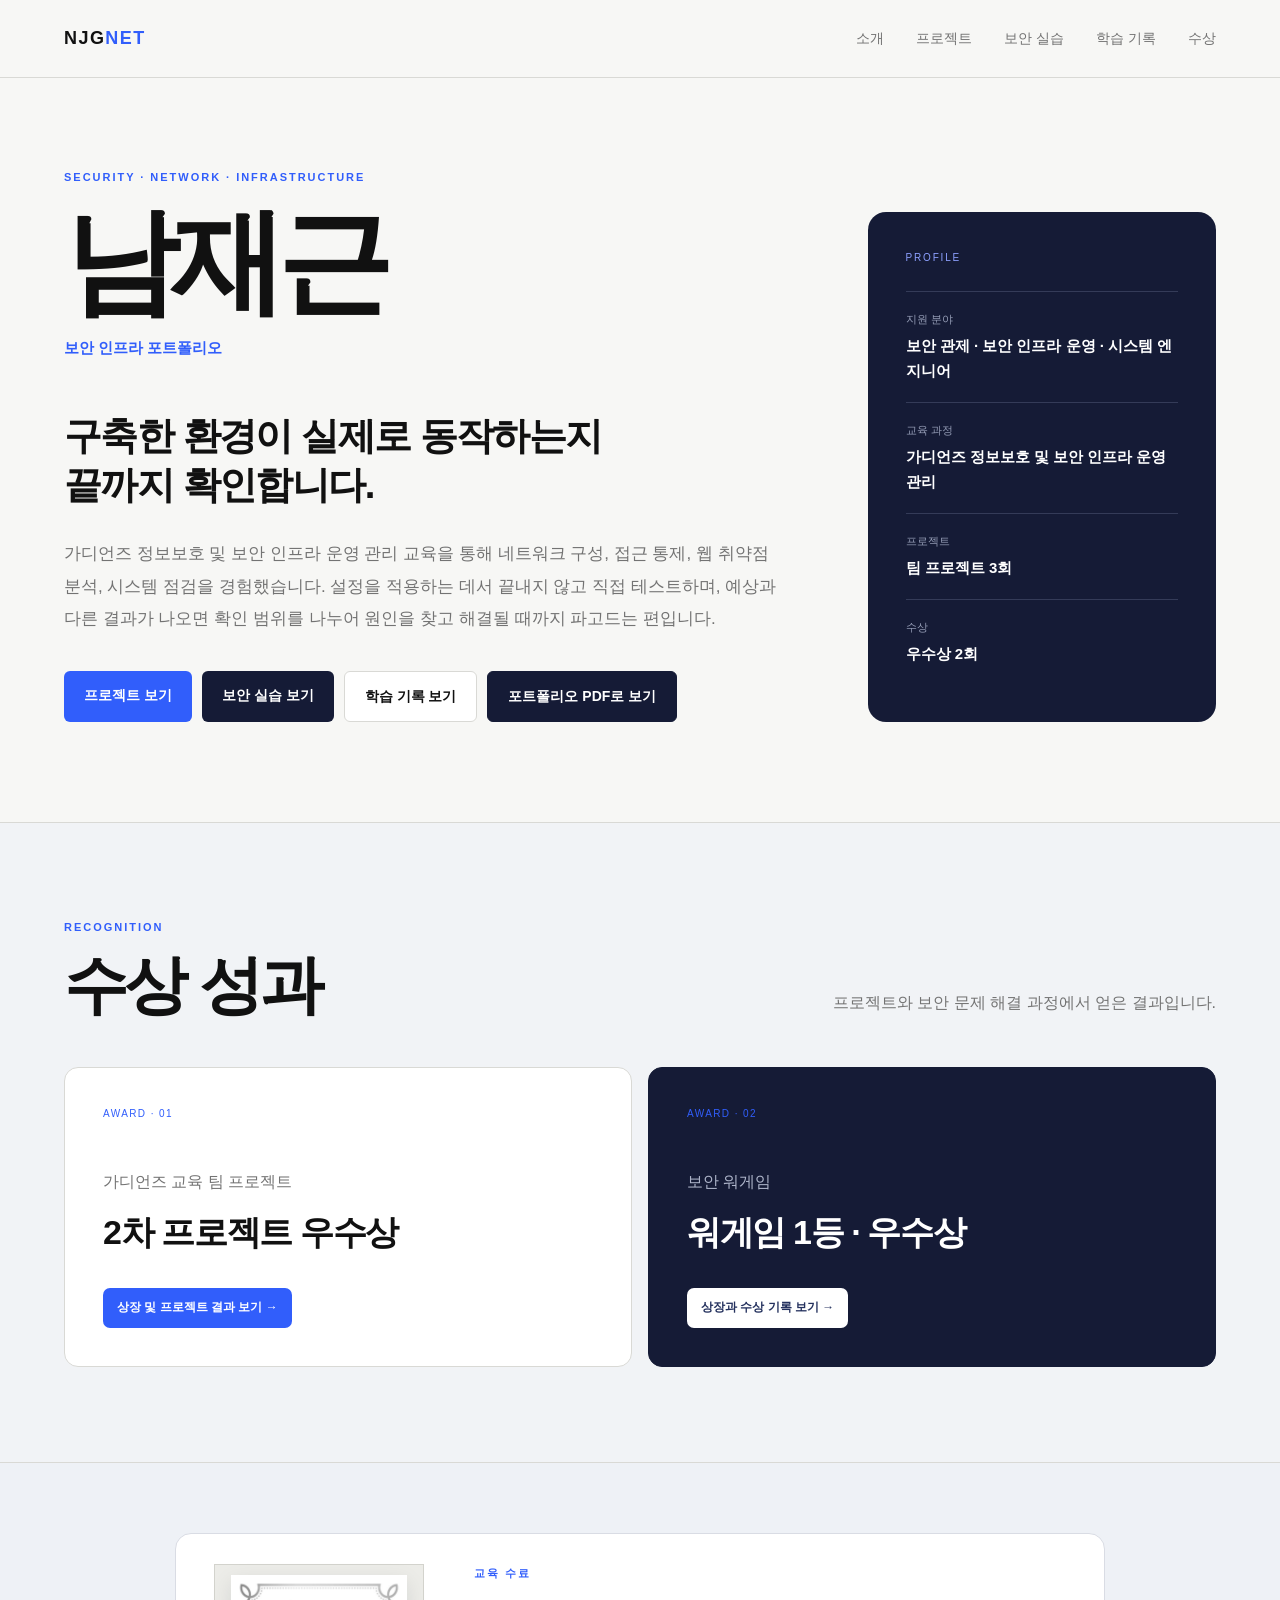
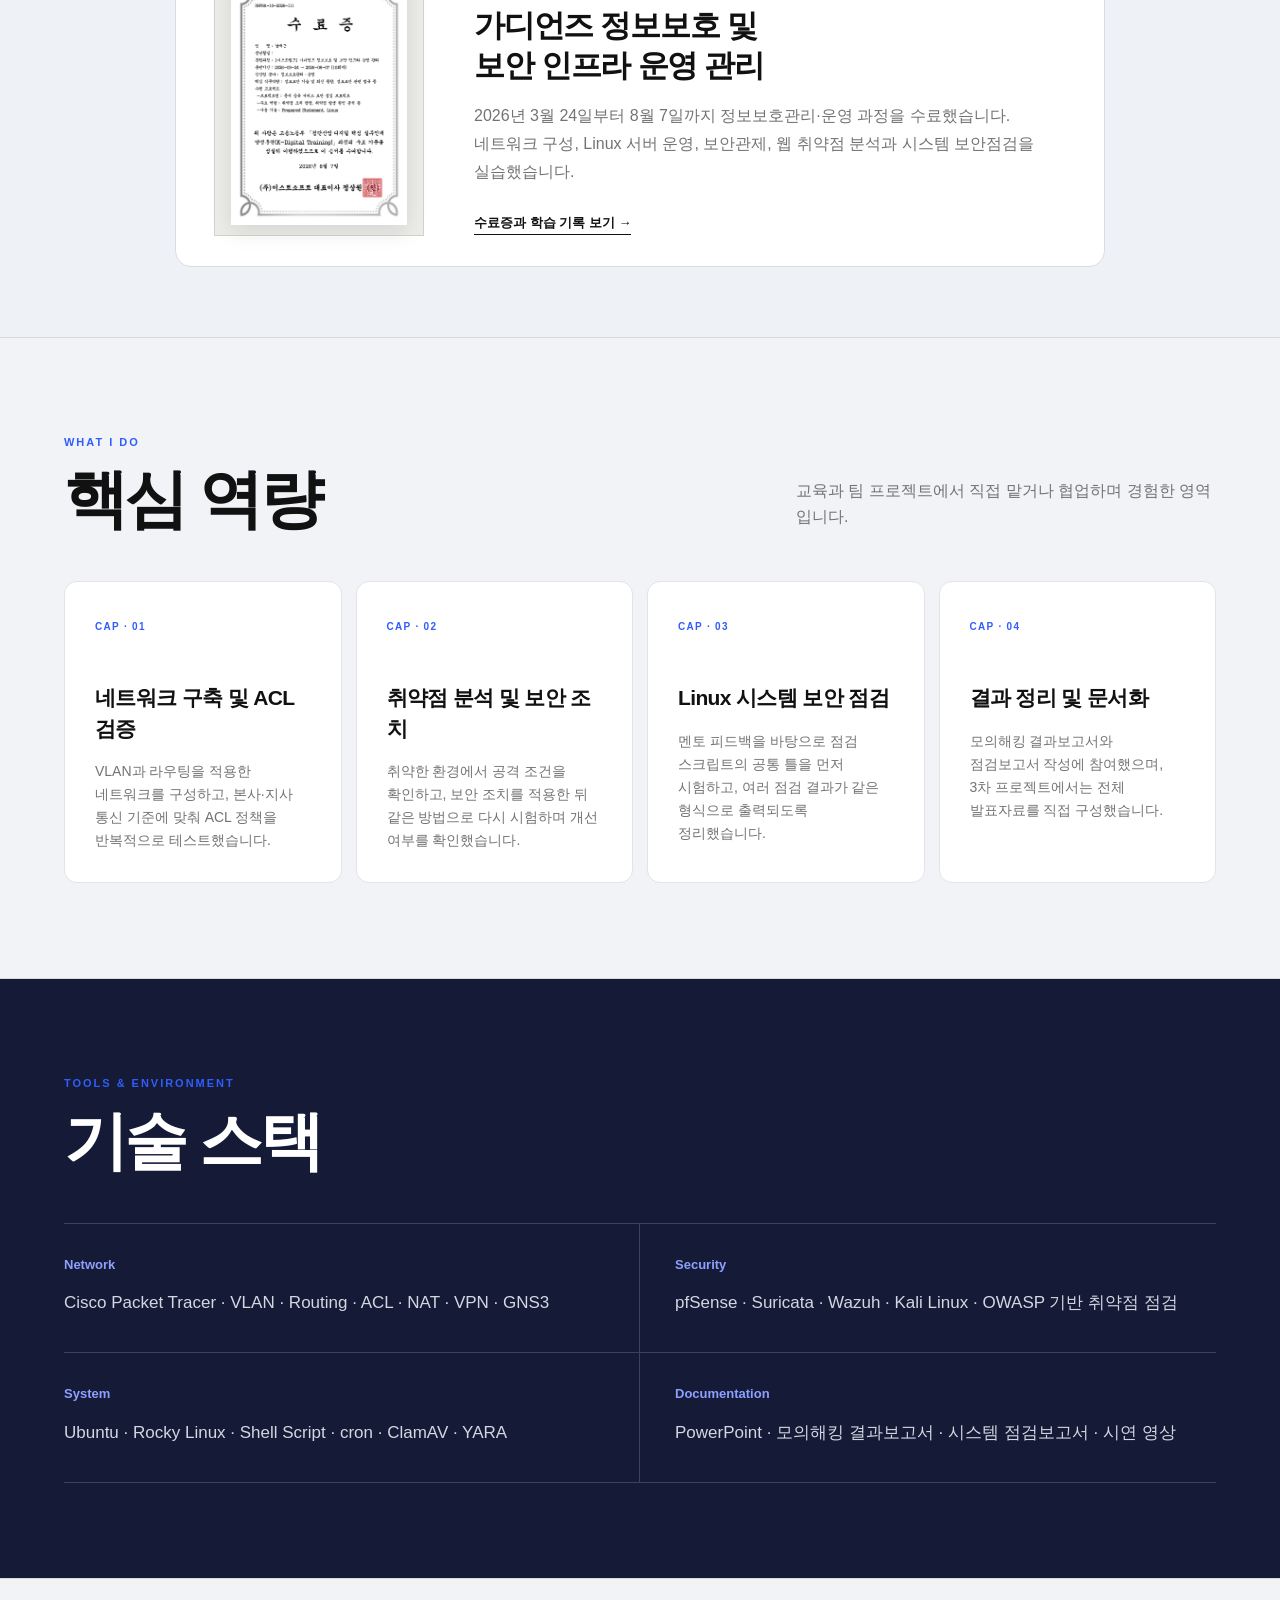
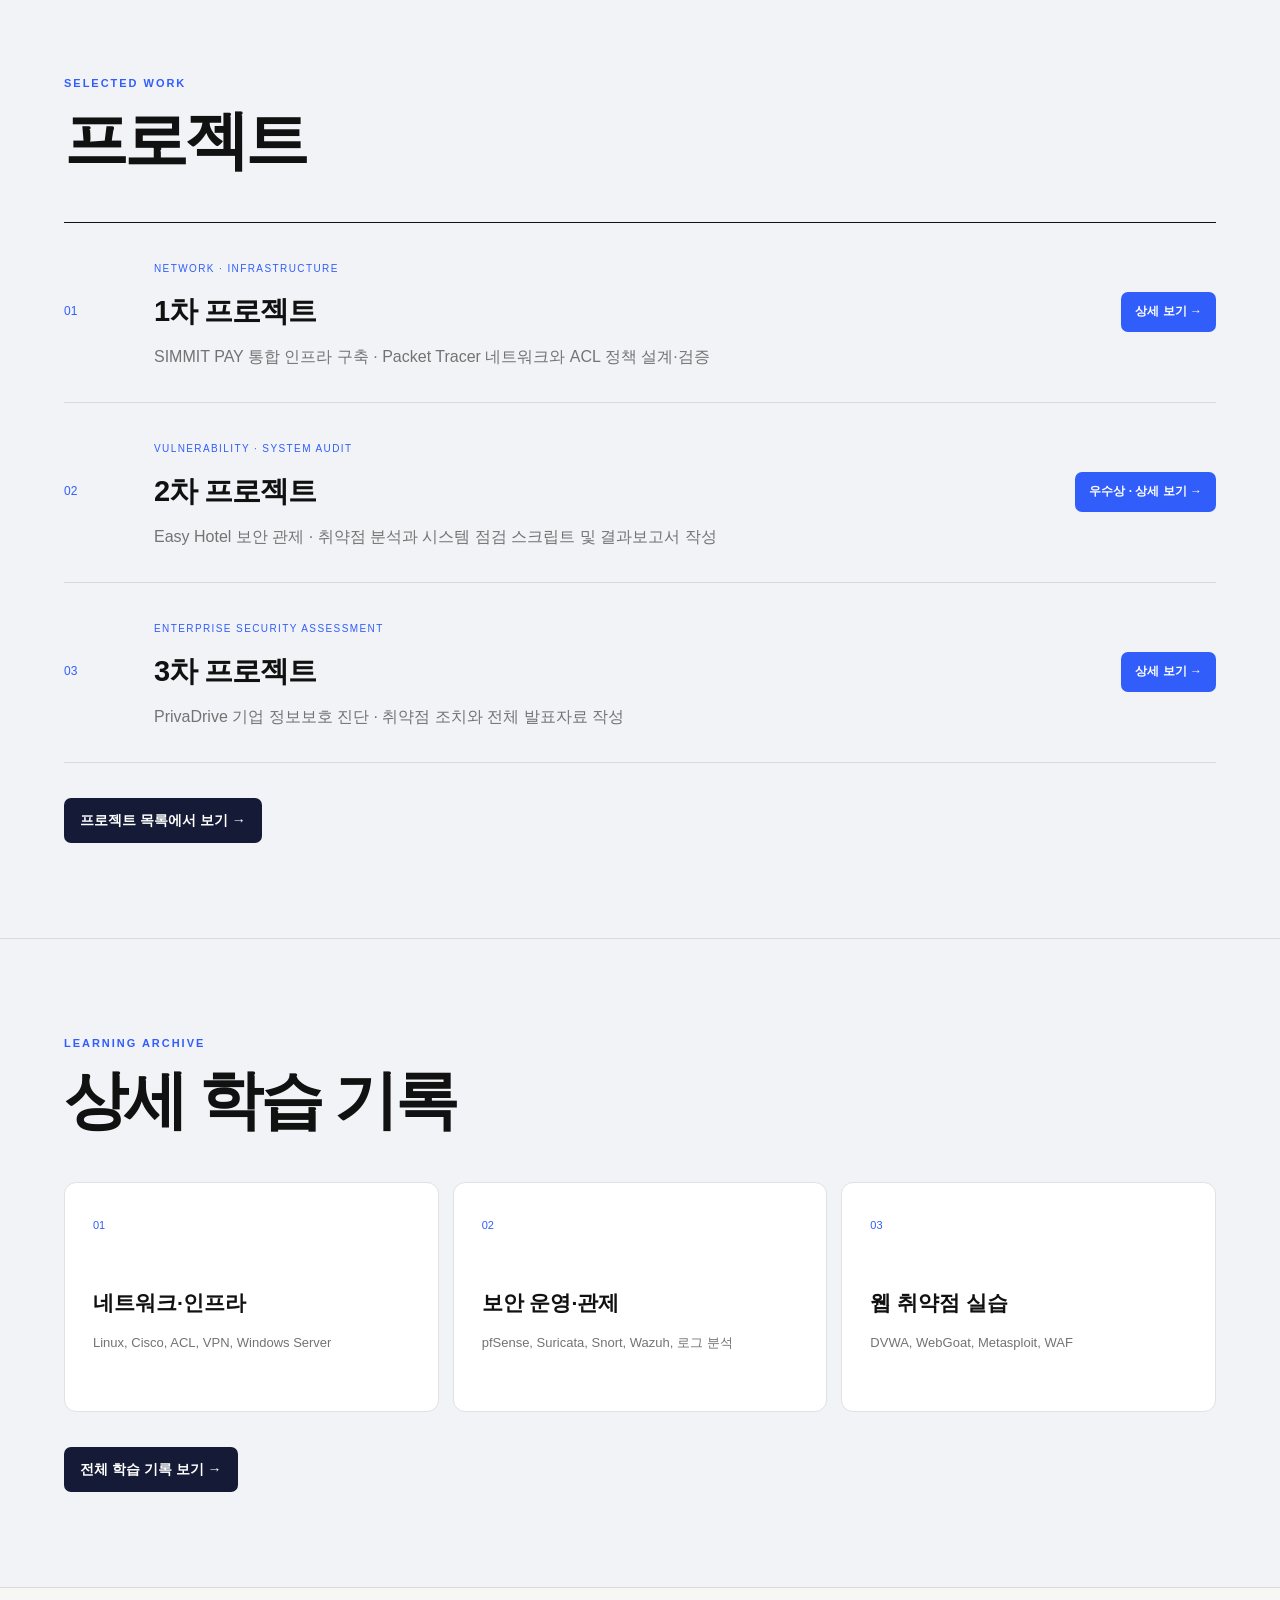
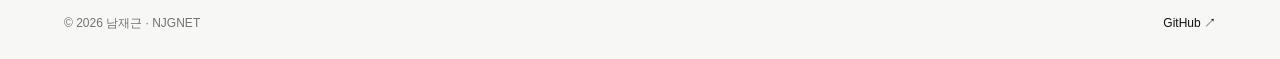
==== commit 3c69869d: "Add files via upload" ====
--- a/index.html
+++ b/index.html
@@ -3,7 +3,7 @@
 <body>
 <header class="header"><a class="logo" href="index.html">NJG<span>NET</span></a><nav><a href="about.html">소개</a><a href="projects.html">프로젝트</a><a href="activities.html">보안 실습</a><a href="learning.html">학습 기록</a><a href="awards.html">수상</a></nav></header>
 <main class="portfolio-home">
-<section class="career-hero" id="about"><div class="hero-copy"><p class="kicker">SECURITY · NETWORK · INFRASTRUCTURE</p><h1>남재근</h1><p class="role">Security Infrastructure Portfolio</p><h2>구축한 환경이 실제로 동작하는지<br>끝까지 확인합니다.</h2><p class="hero-description">가디언즈 정보보호 및 보안 인프라 운영 관리 교육을 통해 네트워크 구성, 접근 통제, 웹 취약점 분석, 시스템 점검을 경험했습니다. 설정을 적용하는 데서 끝내지 않고 직접 테스트하며, 예상과 다른 결과가 나오면 확인 범위를 나누어 원인을 찾고 해결될 때까지 파고드는 편입니다.</p><div class="hero-actions"><a class="primary-button" href="#projects">프로젝트 보기</a><a class="activity-button" href="activities.html">보안 실습 보기</a><a class="secondary-button" href="learning.html">학습 기록 보기</a><a class="pdf-button" href="portfolio-pdf.html">포트폴리오 PDF로 보기</a></div></div><aside class="profile-panel" aria-label="프로필 요약"><p class="panel-label">PROFILE</p><dl><div><dt>지원 분야</dt><dd>보안 관제 · 보안 인프라 운영</dd></div><div><dt>교육 과정</dt><dd>가디언즈 정보보호 및 보안 인프라 운영 관리</dd></div><div><dt>프로젝트</dt><dd>팀 프로젝트 3회</dd></div><div><dt>수상</dt><dd>우수상 2회</dd></div></dl></aside></section>
+<section class="career-hero" id="about"><div class="hero-copy"><p class="kicker">SECURITY · NETWORK · INFRASTRUCTURE</p><h1>남재근</h1><p class="role">Security Infrastructure Portfolio</p><h2>구축한 환경이 실제로 동작하는지<br>끝까지 확인합니다.</h2><p class="hero-description">가디언즈 정보보호 및 보안 인프라 운영 관리 교육을 통해 네트워크 구성, 접근 통제, 웹 취약점 분석, 시스템 점검을 경험했습니다. 설정을 적용하는 데서 끝내지 않고 직접 테스트하며, 예상과 다른 결과가 나오면 확인 범위를 나누어 원인을 찾고 해결될 때까지 파고드는 편입니다.</p><div class="hero-actions"><a class="primary-button" href="#projects">프로젝트 보기</a><a class="activity-button" href="activities.html">보안 실습 보기</a><a class="secondary-button" href="learning.html">학습 기록 보기</a><a class="pdf-button" href="portfolio-pdf.html">포트폴리오 PDF로 보기</a></div></div><aside class="profile-panel" aria-label="프로필 요약"><p class="panel-label">PROFILE</p><dl><div><dt>지원 분야</dt><dd>보안 관제 · 보안 인프라 운영 · 시스템 엔지니어</dd></div><div><dt>교육 과정</dt><dd>가디언즈 정보보호 및 보안 인프라 운영 관리</dd></div><div><dt>프로젝트</dt><dd>팀 프로젝트 3회</dd></div><div><dt>수상</dt><dd>우수상 2회</dd></div></dl></aside></section>
 <section class="home-section awards-preview" id="awards"><div class="section-heading"><div><p class="kicker">RECOGNITION</p><h2>수상 성과</h2></div><p>프로젝트와 보안 문제 해결 과정에서 얻은 결과입니다.</p></div><div class="award-preview-grid"><a href="awards.html#project-award" class="award-preview-card"><span>AWARD · 01</span><div><p>가디언즈 교육 팀 프로젝트</p><h3>2차 프로젝트 우수상</h3><small>상장 및 프로젝트 결과 보기 →</small></div></a><a href="awards.html#wargame-award" class="award-preview-card dark"><span>AWARD · 02</span><div><p>보안 워게임</p><h3>워게임 1등 · 우수상</h3><small>상장과 수상 기록 보기 →</small></div></a></div></section>
 <section class="home-section certificate-preview" id="certificate"><div class="certificate-preview-card"><a class="certificate-thumbnail" href="learning.html#course-certificate" aria-label="교육 수료증 자세히 보기"><img src="assets/images/learning/course-certificate.png" alt="생년월일을 가린 가디언즈 정보보호 및 보안 인프라 운영 관리 교육 수료증"></a><div class="certificate-preview-copy"><p class="kicker">교육 수료</p><h2>가디언즈 정보보호 및<br>보안 인프라 운영 관리</h2><p>2026년 3월 24일부터 8월 7일까지 정보보호관리·운영 과정을 수료했습니다. 네트워크 구성, Linux 서버 운영, 보안관제, 웹 취약점 분석과 시스템 보안점검을 실습했습니다.</p><a href="learning.html#course-certificate">수료증과 학습 기록 보기 →</a></div></div></section><section class="home-section" id="capabilities"><div class="section-heading"><div><p class="kicker">WHAT I DO</p><h2>핵심 역량</h2></div><p>교육과 팀 프로젝트에서 직접 맡거나 협업하며 경험한 영역입니다.</p></div><div class="capability-grid"><article><span>CAP · 01</span><h3>네트워크 구축 및 ACL 검증</h3><p>VLAN과 라우팅을 적용한 네트워크를 구성하고, 본사·지사 통신 기준에 맞춰 ACL 정책을 반복적으로 테스트했습니다.</p></article><article><span>CAP · 02</span><h3>취약점 분석 및 보안 조치</h3><p>취약한 환경에서 공격 조건을 확인하고, 보안 조치를 적용한 뒤 같은 방법으로 다시 시험하며 개선 여부를 확인했습니다.</p></article><article><span>CAP · 03</span><h3>Linux 시스템 보안 점검</h3><p>멘토 피드백을 바탕으로 점검 스크립트의 공통 틀을 먼저 시험하고, 여러 점검 결과가 같은 형식으로 출력되도록 정리했습니다.</p></article><article><span>CAP · 04</span><h3>결과 정리 및 문서화</h3><p>모의해킹 결과보고서와 점검보고서 작성에 참여했으며, 3차 프로젝트에서는 전체 발표자료를 직접 구성했습니다.</p></article></div></section>
 <section class="home-section stack-section" id="skills"><div class="section-heading compact"><div><p class="kicker">TOOLS & ENVIRONMENT</p><h2>기술 스택</h2></div></div><div class="stack-groups"><article><h3>Network</h3><p>Cisco Packet Tracer · VLAN · Routing · ACL · NAT · VPN · GNS3</p></article><article><h3>Security</h3><p>pfSense · Suricata · Wazuh · Kali Linux · OWASP 기반 취약점 점검</p></article><article><h3>System</h3><p>Ubuntu · Rocky Linux · Shell Script · cron · ClamAV · YARA</p></article><article><h3>Documentation</h3><p>PowerPoint · 모의해킹 결과보고서 · 시스템 점검보고서 · 시연 영상</p></article></div></section>
@@ -14,4 +14,3 @@
 </body></html>
 
 
-
